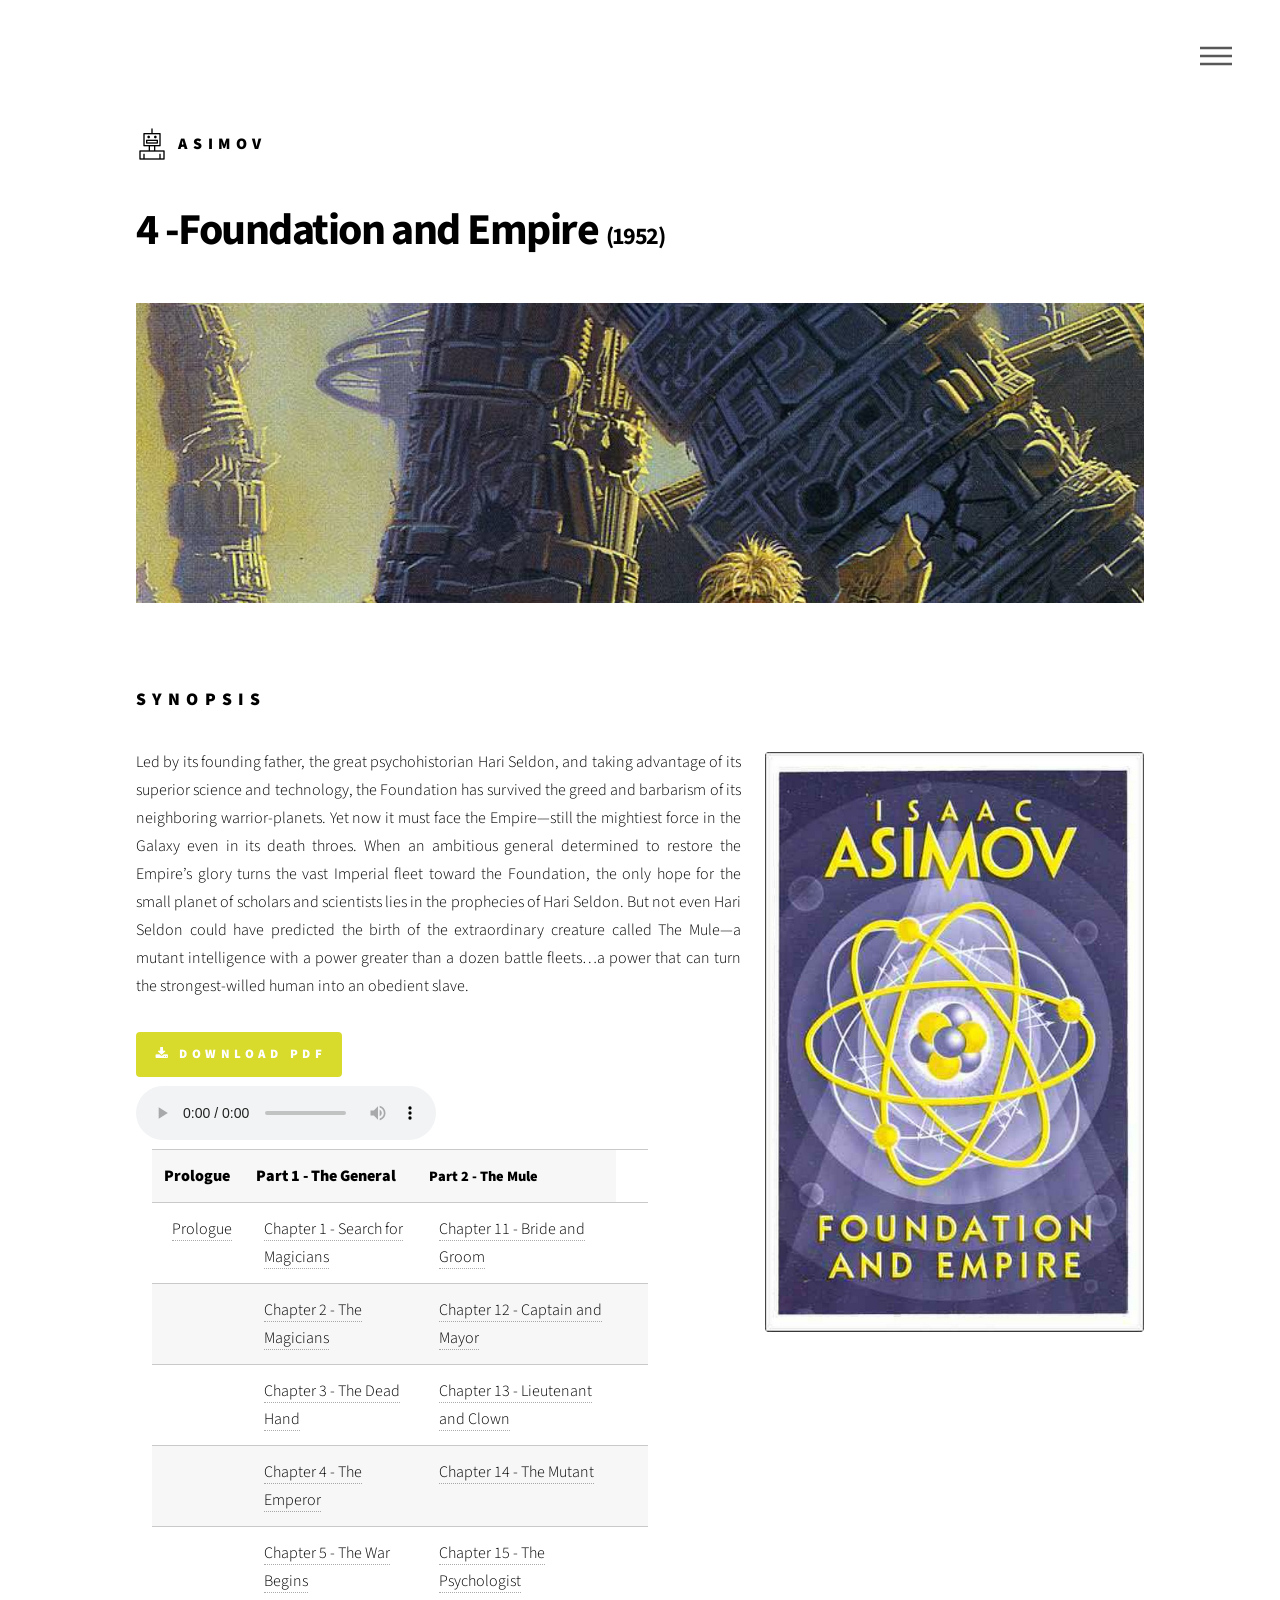
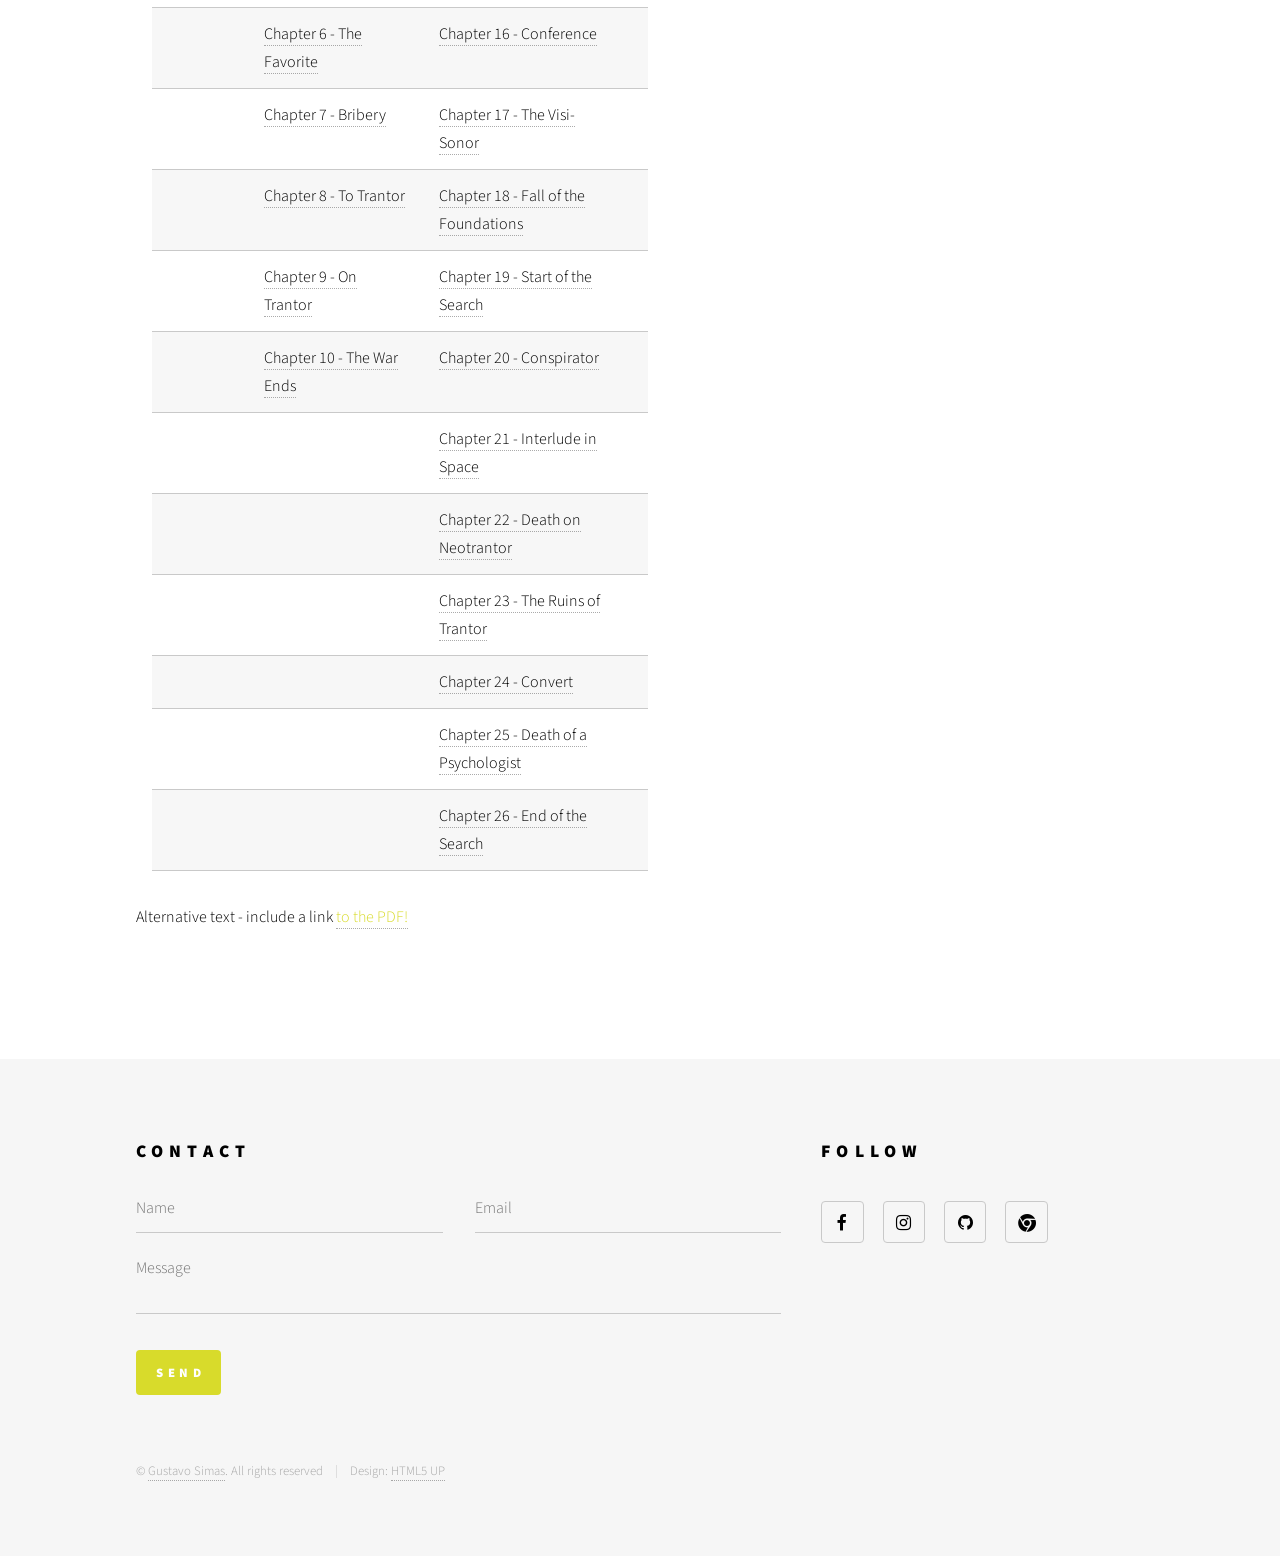
==== Books/Foundation_Empire/empire.html @ cc493871 "Foundation and Empire" ====
<!DOCTYPE HTML>
<!--
	Phantom by HTML5 UP
	html5up.net | @ajlkn
	Free for personal and commercial use under the CCA 3.0 license (html5up.net/license)
-->
<html>
<head>
	<title>Asimov</title>

	<link rel="shortcut icon" href="../../images/favicon.ico">


	<meta charset="utf-8" />
	<meta name="viewport" content="width=device-width, initial-scale=1" />
	<!--[if lte IE 8]><script src="assets/js/ie/html5shiv.js"></script><![endif]-->
	<link rel="stylesheet" href="../../assets/css/main.css" />
	<!--[if lte IE 9]><link rel="stylesheet" href="assets/css/ie9.css" /><![endif]-->
	<!--[if lte IE 8]><link rel="stylesheet" href="assets/css/ie8.css" /><![endif]-->

	<style>
	#playlist{
		list-style: none;
	}
	#playlist li a{
		color:black;
		text-decoration: none;
	}
	#playlist .current-song a{
		color:blue;
	}
</style>


</head>
<body>
	<!-- Wrapper -->
	<div id="wrapper">

		<!-- Header -->
		<header id="header">
			<div class="inner">

				<!-- Logo -->
				<a href="../../index.html" class="logo">
					<span class="symbol"><img src="../../images/roboticon.png" alt="" /></span><span class="title">Asimov</span>
				</a>

				<!-- Nav -->
				<nav>
					<ul>
						<li><a href="#menu">Menu</a></li>
					</ul>
				</nav>

			</div>
		</header>

		<!-- Menu -->
		<nav id="menu">
			<h2>Menu</h2>
			<ul>
				<li><a href="../../index.html">Home</a></li>
				<li><a href="../../info.html">Info</a></li>
			</ul>
		</nav>

		<!-- Main -->
		<div id="main">
			<div class="inner">
				<h1>4 -Foundation and Empire <font size="5px">(1952)</font></h1>

				<style>
				.parallax { 
					/* The image used */
					background-image: url("empirephoto.jpg");

					/* Set a specific height */
					height: 300px; 

					/* Create the parallax scrolling effect */
					background-attachment: fixed;
					background-position: center;
					background-repeat: no-repeat;
					background-size: cover;
				}
			</style>

			<!-- Container element -->
			<div class="parallax"></div>
			<br><br><br>

				<h2>Synopsis</h2>
				<p align="justify"><span class="image right"><a href="Foundation Trilogy.pdf" target="_blank"><img src="foundation_empire_cover.jpg" alt="" /></a></span>Led by its founding father, the great psychohistorian Hari Seldon, and taking advantage of its superior science and technology, the Foundation has survived the greed and barbarism of its neighboring warrior-planets. Yet now it must face the Empire—still the mightiest force in the Galaxy even in its death throes. When an ambitious general determined to restore the Empire’s glory turns the vast Imperial fleet toward the Foundation, the only hope for the small planet of scholars and scientists lies in the prophecies of Hari Seldon.

				But not even Hari Seldon could have predicted the birth of the extraordinary creature called The Mule—a mutant intelligence with a power greater than a dozen battle fleets…a power that can turn the strongest-willed human into an obedient slave.</p>


				<a href="Foundation Trilogy.pdf" target="_blank" class="button special icon fa-download">Download PDF</a>
				<br>
				<audio autostart="0" autoplay="false" type="audio/mpeg" src="" controls id="audioPlayer">
					Sorry, your browser doesn't support html5!
				</audio>
				<ul id="playlist">

					<li class="current-song"><a href=""></a></li>

					<table style="width:50%">

						<tr>
							<td><b>Prologue</b></th>
							<td><b>Part 1 - The General</b></th>
							<th><b>Part 2 - The Mule</b></th> 
						</tr>

						<tr>
							<td><li><a href="https://archive.org/download/IsaacAsimovAudioBookCollection/1952%20-%20Foundation%20%26%20Empire%20%28Brick%29%2064k%2009.34.38%20%7B268mb%7D/Foundation%20%26%20Empire%2000.mp3">Prologue</a></li></td>
							<td><li><a href="https://archive.org/download/IsaacAsimovAudioBookCollection/1952%20-%20Foundation%20%26%20Empire%20%28Brick%29%2064k%2009.34.38%20%7B268mb%7D/Foundation%20%26%20Empire%2001.mp3">Chapter 1 - Search for Magicians</a></li></td>
							<td><li><a href="https://archive.org/download/IsaacAsimovAudioBookCollection/1952%20-%20Foundation%20%26%20Empire%20%28Brick%29%2064k%2009.34.38%20%7B268mb%7D/Foundation%20%26%20Empire%2011.mp3">Chapter 11 - Bride and Groom</a></li></td>
						</tr>

						<tr>
							<td><li></li></td>
							<td><li><a href="https://archive.org/download/IsaacAsimovAudioBookCollection/1952%20-%20Foundation%20%26%20Empire%20%28Brick%29%2064k%2009.34.38%20%7B268mb%7D/Foundation%20%26%20Empire%2002.mp3">Chapter 2 - The Magicians</a></li></td>
							<td><li><a href="https://archive.org/download/IsaacAsimovAudioBookCollection/1952%20-%20Foundation%20%26%20Empire%20%28Brick%29%2064k%2009.34.38%20%7B268mb%7D/Foundation%20%26%20Empire%2012.mp3">Chapter 12 - Captain and Mayor</a></li></td>
							<td><li></li></td>
						</tr>

						<tr>
							<td><li></li></td>
							<td><li><a href="https://archive.org/download/IsaacAsimovAudioBookCollection/1952%20-%20Foundation%20%26%20Empire%20%28Brick%29%2064k%2009.34.38%20%7B268mb%7D/Foundation%20%26%20Empire%2003.mp3">Chapter 3 - The Dead Hand</a></li></td>
							<td><li><a href="https://archive.org/download/IsaacAsimovAudioBookCollection/1952%20-%20Foundation%20%26%20Empire%20%28Brick%29%2064k%2009.34.38%20%7B268mb%7D/Foundation%20%26%20Empire%2013.mp3">Chapter 13 - Lieutenant and Clown</a></li></td>
							<td><li></li></td>
						</tr>

						<tr>
							<td><li></li></td>
							<td><li><a href="https://ia800601.us.archive.org/25/items/IsaacAsimovAudioBookCollection/1952%20-%20Foundation%20%26%20Empire%20%28Brick%29%2064k%2009.34.38%20%7B268mb%7D/Foundation%20%26%20Empire%2004.mp3">Chapter 4 - The Emperor</a></li></td>
							<td><li><a href="https://archive.org/download/IsaacAsimovAudioBookCollection/1952%20-%20Foundation%20%26%20Empire%20%28Brick%29%2064k%2009.34.38%20%7B268mb%7D/Foundation%20%26%20Empire%2014.mp3">Chapter 14 - The Mutant</a></li></td>
							<td><li></li></td>
						</tr>

						<tr>
							<td><li></li></td>
							<td><li><a href="https://ia800601.us.archive.org/25/items/IsaacAsimovAudioBookCollection/1952%20-%20Foundation%20%26%20Empire%20%28Brick%29%2064k%2009.34.38%20%7B268mb%7D/Foundation%20%26%20Empire%2005.mp3">Chapter 5 - The War Begins</a></li></td>
							<td><li><a href="https://archive.org/download/IsaacAsimovAudioBookCollection/1952%20-%20Foundation%20%26%20Empire%20%28Brick%29%2064k%2009.34.38%20%7B268mb%7D/Foundation%20%26%20Empire%2015.mp3">Chapter 15 - The Psychologist</a></li></td>
							<td><li></li></td>
						</tr>

						<tr>
							<td><li></li></td>
							<td><li><a href="https://archive.org/download/IsaacAsimovAudioBookCollection/1952%20-%20Foundation%20%26%20Empire%20%28Brick%29%2064k%2009.34.38%20%7B268mb%7D/Foundation%20%26%20Empire%2006.mp3">Chapter 6 - The Favorite</a></li></td>
							<td><li><a href="https://archive.org/download/IsaacAsimovAudioBookCollection/1952%20-%20Foundation%20%26%20Empire%20%28Brick%29%2064k%2009.34.38%20%7B268mb%7D/Foundation%20%26%20Empire%2016.mp3">Chapter 16 - Conference</a></li></td>
							<td><li></li></td>
						</tr>

						<tr>
							<td><li></li></td>
							<td><li><a href="https://archive.org/download/IsaacAsimovAudioBookCollection/1952%20-%20Foundation%20%26%20Empire%20%28Brick%29%2064k%2009.34.38%20%7B268mb%7D/Foundation%20%26%20Empire%2007.mp3">Chapter 7 - Bribery</a></li></td>
							<td><li><a href="https://archive.org/download/IsaacAsimovAudioBookCollection/1952%20-%20Foundation%20%26%20Empire%20%28Brick%29%2064k%2009.34.38%20%7B268mb%7D/Foundation%20%26%20Empire%2017.mp3">Chapter 17 - The Visi-Sonor</a></li></td>
							<td><li></li></td>
						</tr>

						<tr>
							<td><li></li></td>
							<td><li><a href="https://ia800601.us.archive.org/25/items/IsaacAsimovAudioBookCollection/1952%20-%20Foundation%20%26%20Empire%20%28Brick%29%2064k%2009.34.38%20%7B268mb%7D/Foundation%20%26%20Empire%2008.mp3">Chapter 8 - To Trantor</a></li></td>
							<td><li><a href="https://archive.org/download/IsaacAsimovAudioBookCollection/1952%20-%20Foundation%20%26%20Empire%20%28Brick%29%2064k%2009.34.38%20%7B268mb%7D/Foundation%20%26%20Empire%2018.mp3">Chapter 18 - Fall of the Foundations</a></li></td>
							<td><li></li></td>
						</tr>

						<tr>
							<td><li></li></td>
							<td><li><a href="https://archive.org/download/IsaacAsimovAudioBookCollection/1952%20-%20Foundation%20%26%20Empire%20%28Brick%29%2064k%2009.34.38%20%7B268mb%7D/Foundation%20%26%20Empire%2009.mp3">Chapter 9 - On Trantor</a></li></td>
							<td><li><a href="https://archive.org/download/IsaacAsimovAudioBookCollection/1952%20-%20Foundation%20%26%20Empire%20%28Brick%29%2064k%2009.34.38%20%7B268mb%7D/Foundation%20%26%20Empire%2019.mp3">Chapter 19 - Start of the Search</a></li></td>
							<td><li></li></td>
						</tr>

						<tr>
							<td><li></li></td>
							<td><li><a href="https://archive.org/download/IsaacAsimovAudioBookCollection/1952%20-%20Foundation%20%26%20Empire%20%28Brick%29%2064k%2009.34.38%20%7B268mb%7D/Foundation%20%26%20Empire%2010.mp3">Chapter 10 - The War Ends</a></li></td>
							<td><li><a href="https://archive.org/download/IsaacAsimovAudioBookCollection/1952%20-%20Foundation%20%26%20Empire%20%28Brick%29%2064k%2009.34.38%20%7B268mb%7D/Foundation%20%26%20Empire%2020.mp3">Chapter 20 - Conspirator</a></li></td>
							<td><li></li></td>
						</tr>

						<tr>
							<td><li></li></td>
							<td><li></li></td>
							<td><li><a href="https://archive.org/download/IsaacAsimovAudioBookCollection/1952%20-%20Foundation%20%26%20Empire%20%28Brick%29%2064k%2009.34.38%20%7B268mb%7D/Foundation%20%26%20Empire%2021.mp3">Chapter 21 - Interlude in Space</a></li></td>
							<td><li></li></td>

						<tr>
							<td><li></li></td>
							<td><li></li></td>
							<td><li><a href="https://archive.org/download/IsaacAsimovAudioBookCollection/1952%20-%20Foundation%20%26%20Empire%20%28Brick%29%2064k%2009.34.38%20%7B268mb%7D/Foundation%20%26%20Empire%2022.mp3">Chapter 22 - Death on Neotrantor</a></li></td>
							<td><li></li></td>
						</tr>

						<tr>
							<td><li></li></td>
							<td><li></li></td>
							<td><li><a href="https://archive.org/download/IsaacAsimovAudioBookCollection/1952%20-%20Foundation%20%26%20Empire%20%28Brick%29%2064k%2009.34.38%20%7B268mb%7D/Foundation%20%26%20Empire%2023.mp3">Chapter 23 - The Ruins of Trantor</a></li></td>
							<td><li></li></td>
						</tr>

						<tr>
							<td><li></li></td>
							<td><li></li></td>
							<td><li><a href="https://archive.org/download/IsaacAsimovAudioBookCollection/1952%20-%20Foundation%20%26%20Empire%20%28Brick%29%2064k%2009.34.38%20%7B268mb%7D/Foundation%20%26%20Empire%2024.mp3">Chapter 24 - Convert</a></li></td>
							<td><li></li></td>

						<tr>
							<td><li></li></td>
							<td><li></li></td>
							<td><li><a href="https://archive.org/download/IsaacAsimovAudioBookCollection/1952%20-%20Foundation%20%26%20Empire%20%28Brick%29%2064k%2009.34.38%20%7B268mb%7D/Foundation%20%26%20Empire%2025.mp3">Chapter 25 - Death of a Psychologist</a></li></td>
							<td><li></li></td>
						</tr>

						<tr>
							<td><li></li></td>
							<td><li></li></td>
							<td><li><a href="https://archive.org/download/IsaacAsimovAudioBookCollection/1952%20-%20Foundation%20%26%20Empire%20%28Brick%29%2064k%2009.34.38%20%7B268mb%7D/Foundation%20%26%20Empire%2026.mp3">Chapter 26 - End of the Search</a></li></td>
							<td><li></li></td>
						</tr>

					</table>

				</ul>
				<script src="https://code.jquery.com/jquery-2.2.0.js"></script>
				<script src="../../assets/audioPlayer.js"></script>
				<script>
				        // loads the audio player
				        audioPlayer();
				    </script>

				    <object data="Foundation Trilogy.pdf" type="application/pdf" width="100%" height="900px">
				    	<p>Alternative text - include a link <a href="Foundation Trilogy.pdf">to the PDF!</a></p>
				    </object>

				</div>
			</div>

			<!-- Footer -->
			<footer id="footer">
				<div class="inner">
					<section>
						<h2>Contact</h2>
						<form action="https://formspree.io/gustavosimassilva@gmail.com" method="POST">
							<div class="field half first">
								<input type="text" name="Name" id="name" placeholder="Name" />
							</div>
							<div class="field half">
								<input type="email" name="Email" id="email" name="_replyto" placeholder="Email" />
							</div>
							<div class="field">
								<textarea name="Message" id="message" placeholder="Message"></textarea>
							</div>
							<ul class="actions">
								<li><input type="submit" value="Send" class="special" /></li>
							</ul>
						</form>
					</section>
					<section>
						<h2>Follow</h2>
						<ul class="icons">
							<li><a href="http://facebook.com/simasgs" target="_blank" class="icon style2 fa-facebook"><span class="label">Facebook</span></a></li>
							<li><a href="https:/instagram.com/tudoemsimas" target="_blank" class="icon style2 fa-instagram"><span class="label">Instagram</span></a></li>
							<li><a href="https://github.com/GSimas" target="_blank" class="icon style2 fa-github"><span class="label">GitHub</span></a></li>
							<li><a href="http://www.gsimas.github.io/" target="_blank" class="icon style2 fa-chrome"><span class="label">Phone</span></a></li>
						</ul>
					</section>
					<ul class="copyright">
						<li>&copy; <a target="_blank" href="http://gsimas.github.io">Gustavo Simas</a>. All rights reserved</li><li>Design: <a href="http://html5up.net">HTML5 UP</a></li>
					</ul>
				</div>
			</footer>

		</div>

		<!-- Scripts -->
		<script src="../../assets/js/jquery.min.js"></script>
		<script src="../../assets/js/skel.min.js"></script>
		<script src="../../assets/js/util.js"></script>
		<!--[if lte IE 8]><script src="assets/js/ie/respond.min.js"></script><![endif]-->
		<script src="../../assets/js/main.js"></script>

	</body>
	</html>
---- assets/css/main.css ----
@import url(font-awesome.min.css);
@import url("https://fonts.googleapis.com/css?family=Source+Sans+Pro:300,700,900");

/*
	Phantom by HTML5 UP
	html5up.net | @ajlkn
	Free for personal and commercial use under the CCA 3.0 license (html5up.net/license)
*/

/* Reset */

	html, body, div, span, applet, object, iframe, h1, h2, h3, h4, h5, h6, p, blockquote, pre, a, abbr, acronym, address, big, cite, code, del, dfn, em, img, ins, kbd, q, s, samp, small, strike, strong, sub, sup, tt, var, b, u, i, center, dl, dt, dd, ol, ul, li, fieldset, form, label, legend, table, caption, tbody, tfoot, thead, tr, th, td, article, aside, canvas, details, embed, figure, figcaption, footer, header, hgroup, menu, nav, output, ruby, section, summary, time, mark, audio, video {
		margin: 0;
		padding: 0;
		border: 0;
		font-size: 100%;
		font: inherit;
		vertical-align: baseline;
	}

	article, aside, details, figcaption, figure, footer, header, hgroup, menu, nav, section {
		display: block;
	}

	body {
		line-height: 1;
	}

	ol, ul {
		list-style: none;
	}

	blockquote, q {
		quotes: none;
	}

	blockquote:before, blockquote:after, q:before, q:after {
		content: '';
		content: none;
	}

	table {
		border-collapse: collapse;
		border-spacing: 0;
	}

	body {
		-webkit-text-size-adjust: none;
	}

/* Box Model */

	*, *:before, *:after {
		-moz-box-sizing: border-box;
		-webkit-box-sizing: border-box;
		box-sizing: border-box;
	}

/* Grid */

	.row {
		border-bottom: solid 1px transparent;
		-moz-box-sizing: border-box;
		-webkit-box-sizing: border-box;
		box-sizing: border-box;
	}

	.row > * {
		float: left;
		-moz-box-sizing: border-box;
		-webkit-box-sizing: border-box;
		box-sizing: border-box;
	}

	.row:after, .row:before {
		content: '';
		display: block;
		clear: both;
		height: 0;
	}

	.row.uniform > * > :first-child {
		margin-top: 0;
	}

	.row.uniform > * > :last-child {
		margin-bottom: 0;
	}

	.row.\30 \25 > * {
		padding: 0 0 0 0em;
	}

	.row.\30 \25 {
		margin: 0 0 -1px 0em;
	}

	.row.uniform.\30 \25 > * {
		padding: 0em 0 0 0em;
	}

	.row.uniform.\30 \25 {
		margin: 0em 0 -1px 0em;
	}

	.row > * {
		padding: 0 0 0 2em;
	}

	.row {
		margin: 0 0 -1px -2em;
	}

	.row.uniform > * {
		padding: 2em 0 0 2em;
	}

	.row.uniform {
		margin: -2em 0 -1px -2em;
	}

	.row.\32 00\25 > * {
		padding: 0 0 0 4em;
	}

	.row.\32 00\25 {
		margin: 0 0 -1px -4em;
	}

	.row.uniform.\32 00\25 > * {
		padding: 4em 0 0 4em;
	}

	.row.uniform.\32 00\25 {
		margin: -4em 0 -1px -4em;
	}

	.row.\31 50\25 > * {
		padding: 0 0 0 3em;
	}

	.row.\31 50\25 {
		margin: 0 0 -1px -3em;
	}

	.row.uniform.\31 50\25 > * {
		padding: 3em 0 0 3em;
	}

	.row.uniform.\31 50\25 {
		margin: -3em 0 -1px -3em;
	}

	.row.\35 0\25 > * {
		padding: 0 0 0 1em;
	}

	.row.\35 0\25 {
		margin: 0 0 -1px -1em;
	}

	.row.uniform.\35 0\25 > * {
		padding: 1em 0 0 1em;
	}

	.row.uniform.\35 0\25 {
		margin: -1em 0 -1px -1em;
	}

	.row.\32 5\25 > * {
		padding: 0 0 0 0.5em;
	}

	.row.\32 5\25 {
		margin: 0 0 -1px -0.5em;
	}

	.row.uniform.\32 5\25 > * {
		padding: 0.5em 0 0 0.5em;
	}

	.row.uniform.\32 5\25 {
		margin: -0.5em 0 -1px -0.5em;
	}

	.\31 2u, .\31 2u\24 {
		width: 100%;
		clear: none;
		margin-left: 0;
	}

	.\31 1u, .\31 1u\24 {
		width: 91.6666666667%;
		clear: none;
		margin-left: 0;
	}

	.\31 0u, .\31 0u\24 {
		width: 83.3333333333%;
		clear: none;
		margin-left: 0;
	}

	.\39 u, .\39 u\24 {
		width: 75%;
		clear: none;
		margin-left: 0;
	}

	.\38 u, .\38 u\24 {
		width: 66.6666666667%;
		clear: none;
		margin-left: 0;
	}

	.\37 u, .\37 u\24 {
		width: 58.3333333333%;
		clear: none;
		margin-left: 0;
	}

	.\36 u, .\36 u\24 {
		width: 50%;
		clear: none;
		margin-left: 0;
	}

	.\35 u, .\35 u\24 {
		width: 41.6666666667%;
		clear: none;
		margin-left: 0;
	}

	.\34 u, .\34 u\24 {
		width: 33.3333333333%;
		clear: none;
		margin-left: 0;
	}

	.\33 u, .\33 u\24 {
		width: 25%;
		clear: none;
		margin-left: 0;
	}

	.\32 u, .\32 u\24 {
		width: 16.6666666667%;
		clear: none;
		margin-left: 0;
	}

	.\31 u, .\31 u\24 {
		width: 8.3333333333%;
		clear: none;
		margin-left: 0;
	}

	.\31 2u\24 + *,
	.\31 1u\24 + *,
	.\31 0u\24 + *,
	.\39 u\24 + *,
	.\38 u\24 + *,
	.\37 u\24 + *,
	.\36 u\24 + *,
	.\35 u\24 + *,
	.\34 u\24 + *,
	.\33 u\24 + *,
	.\32 u\24 + *,
	.\31 u\24 + * {
		clear: left;
	}

	.\-11u {
		margin-left: 91.66667%;
	}

	.\-10u {
		margin-left: 83.33333%;
	}

	.\-9u {
		margin-left: 75%;
	}

	.\-8u {
		margin-left: 66.66667%;
	}

	.\-7u {
		margin-left: 58.33333%;
	}

	.\-6u {
		margin-left: 50%;
	}

	.\-5u {
		margin-left: 41.66667%;
	}

	.\-4u {
		margin-left: 33.33333%;
	}

	.\-3u {
		margin-left: 25%;
	}

	.\-2u {
		margin-left: 16.66667%;
	}

	.\-1u {
		margin-left: 8.33333%;
	}

	@media screen and (max-width: 1680px) {

		.row > * {
			padding: 0 0 0 2em;
		}

		.row {
			margin: 0 0 -1px -2em;
		}

		.row.uniform > * {
			padding: 2em 0 0 2em;
		}

		.row.uniform {
			margin: -2em 0 -1px -2em;
		}

		.row.\32 00\25 > * {
			padding: 0 0 0 4em;
		}

		.row.\32 00\25 {
			margin: 0 0 -1px -4em;
		}

		.row.uniform.\32 00\25 > * {
			padding: 4em 0 0 4em;
		}

		.row.uniform.\32 00\25 {
			margin: -4em 0 -1px -4em;
		}

		.row.\31 50\25 > * {
			padding: 0 0 0 3em;
		}

		.row.\31 50\25 {
			margin: 0 0 -1px -3em;
		}

		.row.uniform.\31 50\25 > * {
			padding: 3em 0 0 3em;
		}

		.row.uniform.\31 50\25 {
			margin: -3em 0 -1px -3em;
		}

		.row.\35 0\25 > * {
			padding: 0 0 0 1em;
		}

		.row.\35 0\25 {
			margin: 0 0 -1px -1em;
		}

		.row.uniform.\35 0\25 > * {
			padding: 1em 0 0 1em;
		}

		.row.uniform.\35 0\25 {
			margin: -1em 0 -1px -1em;
		}

		.row.\32 5\25 > * {
			padding: 0 0 0 0.5em;
		}

		.row.\32 5\25 {
			margin: 0 0 -1px -0.5em;
		}

		.row.uniform.\32 5\25 > * {
			padding: 0.5em 0 0 0.5em;
		}

		.row.uniform.\32 5\25 {
			margin: -0.5em 0 -1px -0.5em;
		}

		.\31 2u\28xlarge\29, .\31 2u\24\28xlarge\29 {
			width: 100%;
			clear: none;
			margin-left: 0;
		}

		.\31 1u\28xlarge\29, .\31 1u\24\28xlarge\29 {
			width: 91.6666666667%;
			clear: none;
			margin-left: 0;
		}

		.\31 0u\28xlarge\29, .\31 0u\24\28xlarge\29 {
			width: 83.3333333333%;
			clear: none;
			margin-left: 0;
		}

		.\39 u\28xlarge\29, .\39 u\24\28xlarge\29 {
			width: 75%;
			clear: none;
			margin-left: 0;
		}

		.\38 u\28xlarge\29, .\38 u\24\28xlarge\29 {
			width: 66.6666666667%;
			clear: none;
			margin-left: 0;
		}

		.\37 u\28xlarge\29, .\37 u\24\28xlarge\29 {
			width: 58.3333333333%;
			clear: none;
			margin-left: 0;
		}

		.\36 u\28xlarge\29, .\36 u\24\28xlarge\29 {
			width: 50%;
			clear: none;
			margin-left: 0;
		}

		.\35 u\28xlarge\29, .\35 u\24\28xlarge\29 {
			width: 41.6666666667%;
			clear: none;
			margin-left: 0;
		}

		.\34 u\28xlarge\29, .\34 u\24\28xlarge\29 {
			width: 33.3333333333%;
			clear: none;
			margin-left: 0;
		}

		.\33 u\28xlarge\29, .\33 u\24\28xlarge\29 {
			width: 25%;
			clear: none;
			margin-left: 0;
		}

		.\32 u\28xlarge\29, .\32 u\24\28xlarge\29 {
			width: 16.6666666667%;
			clear: none;
			margin-left: 0;
		}

		.\31 u\28xlarge\29, .\31 u\24\28xlarge\29 {
			width: 8.3333333333%;
			clear: none;
			margin-left: 0;
		}

		.\31 2u\24\28xlarge\29 + *,
		.\31 1u\24\28xlarge\29 + *,
		.\31 0u\24\28xlarge\29 + *,
		.\39 u\24\28xlarge\29 + *,
		.\38 u\24\28xlarge\29 + *,
		.\37 u\24\28xlarge\29 + *,
		.\36 u\24\28xlarge\29 + *,
		.\35 u\24\28xlarge\29 + *,
		.\34 u\24\28xlarge\29 + *,
		.\33 u\24\28xlarge\29 + *,
		.\32 u\24\28xlarge\29 + *,
		.\31 u\24\28xlarge\29 + * {
			clear: left;
		}

		.\-11u\28xlarge\29 {
			margin-left: 91.66667%;
		}

		.\-10u\28xlarge\29 {
			margin-left: 83.33333%;
		}

		.\-9u\28xlarge\29 {
			margin-left: 75%;
		}

		.\-8u\28xlarge\29 {
			margin-left: 66.66667%;
		}

		.\-7u\28xlarge\29 {
			margin-left: 58.33333%;
		}

		.\-6u\28xlarge\29 {
			margin-left: 50%;
		}

		.\-5u\28xlarge\29 {
			margin-left: 41.66667%;
		}

		.\-4u\28xlarge\29 {
			margin-left: 33.33333%;
		}

		.\-3u\28xlarge\29 {
			margin-left: 25%;
		}

		.\-2u\28xlarge\29 {
			margin-left: 16.66667%;
		}

		.\-1u\28xlarge\29 {
			margin-left: 8.33333%;
		}

	}

	@media screen and (max-width: 1280px) {

		.row > * {
			padding: 0 0 0 2em;
		}

		.row {
			margin: 0 0 -1px -2em;
		}

		.row.uniform > * {
			padding: 2em 0 0 2em;
		}

		.row.uniform {
			margin: -2em 0 -1px -2em;
		}

		.row.\32 00\25 > * {
			padding: 0 0 0 4em;
		}

		.row.\32 00\25 {
			margin: 0 0 -1px -4em;
		}

		.row.uniform.\32 00\25 > * {
			padding: 4em 0 0 4em;
		}

		.row.uniform.\32 00\25 {
			margin: -4em 0 -1px -4em;
		}

		.row.\31 50\25 > * {
			padding: 0 0 0 3em;
		}

		.row.\31 50\25 {
			margin: 0 0 -1px -3em;
		}

		.row.uniform.\31 50\25 > * {
			padding: 3em 0 0 3em;
		}

		.row.uniform.\31 50\25 {
			margin: -3em 0 -1px -3em;
		}

		.row.\35 0\25 > * {
			padding: 0 0 0 1em;
		}

		.row.\35 0\25 {
			margin: 0 0 -1px -1em;
		}

		.row.uniform.\35 0\25 > * {
			padding: 1em 0 0 1em;
		}

		.row.uniform.\35 0\25 {
			margin: -1em 0 -1px -1em;
		}

		.row.\32 5\25 > * {
			padding: 0 0 0 0.5em;
		}

		.row.\32 5\25 {
			margin: 0 0 -1px -0.5em;
		}

		.row.uniform.\32 5\25 > * {
			padding: 0.5em 0 0 0.5em;
		}

		.row.uniform.\32 5\25 {
			margin: -0.5em 0 -1px -0.5em;
		}

		.\31 2u\28large\29, .\31 2u\24\28large\29 {
			width: 100%;
			clear: none;
			margin-left: 0;
		}

		.\31 1u\28large\29, .\31 1u\24\28large\29 {
			width: 91.6666666667%;
			clear: none;
			margin-left: 0;
		}

		.\31 0u\28large\29, .\31 0u\24\28large\29 {
			width: 83.3333333333%;
			clear: none;
			margin-left: 0;
		}

		.\39 u\28large\29, .\39 u\24\28large\29 {
			width: 75%;
			clear: none;
			margin-left: 0;
		}

		.\38 u\28large\29, .\38 u\24\28large\29 {
			width: 66.6666666667%;
			clear: none;
			margin-left: 0;
		}

		.\37 u\28large\29, .\37 u\24\28large\29 {
			width: 58.3333333333%;
			clear: none;
			margin-left: 0;
		}

		.\36 u\28large\29, .\36 u\24\28large\29 {
			width: 50%;
			clear: none;
			margin-left: 0;
		}

		.\35 u\28large\29, .\35 u\24\28large\29 {
			width: 41.6666666667%;
			clear: none;
			margin-left: 0;
		}

		.\34 u\28large\29, .\34 u\24\28large\29 {
			width: 33.3333333333%;
			clear: none;
			margin-left: 0;
		}

		.\33 u\28large\29, .\33 u\24\28large\29 {
			width: 25%;
			clear: none;
			margin-left: 0;
		}

		.\32 u\28large\29, .\32 u\24\28large\29 {
			width: 16.6666666667%;
			clear: none;
			margin-left: 0;
		}

		.\31 u\28large\29, .\31 u\24\28large\29 {
			width: 8.3333333333%;
			clear: none;
			margin-left: 0;
		}

		.\31 2u\24\28large\29 + *,
		.\31 1u\24\28large\29 + *,
		.\31 0u\24\28large\29 + *,
		.\39 u\24\28large\29 + *,
		.\38 u\24\28large\29 + *,
		.\37 u\24\28large\29 + *,
		.\36 u\24\28large\29 + *,
		.\35 u\24\28large\29 + *,
		.\34 u\24\28large\29 + *,
		.\33 u\24\28large\29 + *,
		.\32 u\24\28large\29 + *,
		.\31 u\24\28large\29 + * {
			clear: left;
		}

		.\-11u\28large\29 {
			margin-left: 91.66667%;
		}

		.\-10u\28large\29 {
			margin-left: 83.33333%;
		}

		.\-9u\28large\29 {
			margin-left: 75%;
		}

		.\-8u\28large\29 {
			margin-left: 66.66667%;
		}

		.\-7u\28large\29 {
			margin-left: 58.33333%;
		}

		.\-6u\28large\29 {
			margin-left: 50%;
		}

		.\-5u\28large\29 {
			margin-left: 41.66667%;
		}

		.\-4u\28large\29 {
			margin-left: 33.33333%;
		}

		.\-3u\28large\29 {
			margin-left: 25%;
		}

		.\-2u\28large\29 {
			margin-left: 16.66667%;
		}

		.\-1u\28large\29 {
			margin-left: 8.33333%;
		}

	}

	@media screen and (max-width: 980px) {

		.row > * {
			padding: 0 0 0 1.5em;
		}

		.row {
			margin: 0 0 -1px -1.5em;
		}

		.row.uniform > * {
			padding: 1.5em 0 0 1.5em;
		}

		.row.uniform {
			margin: -1.5em 0 -1px -1.5em;
		}

		.row.\32 00\25 > * {
			padding: 0 0 0 3em;
		}

		.row.\32 00\25 {
			margin: 0 0 -1px -3em;
		}

		.row.uniform.\32 00\25 > * {
			padding: 3em 0 0 3em;
		}

		.row.uniform.\32 00\25 {
			margin: -3em 0 -1px -3em;
		}

		.row.\31 50\25 > * {
			padding: 0 0 0 2.25em;
		}

		.row.\31 50\25 {
			margin: 0 0 -1px -2.25em;
		}

		.row.uniform.\31 50\25 > * {
			padding: 2.25em 0 0 2.25em;
		}

		.row.uniform.\31 50\25 {
			margin: -2.25em 0 -1px -2.25em;
		}

		.row.\35 0\25 > * {
			padding: 0 0 0 0.75em;
		}

		.row.\35 0\25 {
			margin: 0 0 -1px -0.75em;
		}

		.row.uniform.\35 0\25 > * {
			padding: 0.75em 0 0 0.75em;
		}

		.row.uniform.\35 0\25 {
			margin: -0.75em 0 -1px -0.75em;
		}

		.row.\32 5\25 > * {
			padding: 0 0 0 0.375em;
		}

		.row.\32 5\25 {
			margin: 0 0 -1px -0.375em;
		}

		.row.uniform.\32 5\25 > * {
			padding: 0.375em 0 0 0.375em;
		}

		.row.uniform.\32 5\25 {
			margin: -0.375em 0 -1px -0.375em;
		}

		.\31 2u\28medium\29, .\31 2u\24\28medium\29 {
			width: 100%;
			clear: none;
			margin-left: 0;
		}

		.\31 1u\28medium\29, .\31 1u\24\28medium\29 {
			width: 91.6666666667%;
			clear: none;
			margin-left: 0;
		}

		.\31 0u\28medium\29, .\31 0u\24\28medium\29 {
			width: 83.3333333333%;
			clear: none;
			margin-left: 0;
		}

		.\39 u\28medium\29, .\39 u\24\28medium\29 {
			width: 75%;
			clear: none;
			margin-left: 0;
		}

		.\38 u\28medium\29, .\38 u\24\28medium\29 {
			width: 66.6666666667%;
			clear: none;
			margin-left: 0;
		}

		.\37 u\28medium\29, .\37 u\24\28medium\29 {
			width: 58.3333333333%;
			clear: none;
			margin-left: 0;
		}

		.\36 u\28medium\29, .\36 u\24\28medium\29 {
			width: 50%;
			clear: none;
			margin-left: 0;
		}

		.\35 u\28medium\29, .\35 u\24\28medium\29 {
			width: 41.6666666667%;
			clear: none;
			margin-left: 0;
		}

		.\34 u\28medium\29, .\34 u\24\28medium\29 {
			width: 33.3333333333%;
			clear: none;
			margin-left: 0;
		}

		.\33 u\28medium\29, .\33 u\24\28medium\29 {
			width: 25%;
			clear: none;
			margin-left: 0;
		}

		.\32 u\28medium\29, .\32 u\24\28medium\29 {
			width: 16.6666666667%;
			clear: none;
			margin-left: 0;
		}

		.\31 u\28medium\29, .\31 u\24\28medium\29 {
			width: 8.3333333333%;
			clear: none;
			margin-left: 0;
		}

		.\31 2u\24\28medium\29 + *,
		.\31 1u\24\28medium\29 + *,
		.\31 0u\24\28medium\29 + *,
		.\39 u\24\28medium\29 + *,
		.\38 u\24\28medium\29 + *,
		.\37 u\24\28medium\29 + *,
		.\36 u\24\28medium\29 + *,
		.\35 u\24\28medium\29 + *,
		.\34 u\24\28medium\29 + *,
		.\33 u\24\28medium\29 + *,
		.\32 u\24\28medium\29 + *,
		.\31 u\24\28medium\29 + * {
			clear: left;
		}

		.\-11u\28medium\29 {
			margin-left: 91.66667%;
		}

		.\-10u\28medium\29 {
			margin-left: 83.33333%;
		}

		.\-9u\28medium\29 {
			margin-left: 75%;
		}

		.\-8u\28medium\29 {
			margin-left: 66.66667%;
		}

		.\-7u\28medium\29 {
			margin-left: 58.33333%;
		}

		.\-6u\28medium\29 {
			margin-left: 50%;
		}

		.\-5u\28medium\29 {
			margin-left: 41.66667%;
		}

		.\-4u\28medium\29 {
			margin-left: 33.33333%;
		}

		.\-3u\28medium\29 {
			margin-left: 25%;
		}

		.\-2u\28medium\29 {
			margin-left: 16.66667%;
		}

		.\-1u\28medium\29 {
			margin-left: 8.33333%;
		}

	}

	@media screen and (max-width: 736px) {

		.row > * {
			padding: 0 0 0 1em;
		}

		.row {
			margin: 0 0 -1px -1em;
		}

		.row.uniform > * {
			padding: 1em 0 0 1em;
		}

		.row.uniform {
			margin: -1em 0 -1px -1em;
		}

		.row.\32 00\25 > * {
			padding: 0 0 0 2em;
		}

		.row.\32 00\25 {
			margin: 0 0 -1px -2em;
		}

		.row.uniform.\32 00\25 > * {
			padding: 2em 0 0 2em;
		}

		.row.uniform.\32 00\25 {
			margin: -2em 0 -1px -2em;
		}

		.row.\31 50\25 > * {
			padding: 0 0 0 1.5em;
		}

		.row.\31 50\25 {
			margin: 0 0 -1px -1.5em;
		}

		.row.uniform.\31 50\25 > * {
			padding: 1.5em 0 0 1.5em;
		}

		.row.uniform.\31 50\25 {
			margin: -1.5em 0 -1px -1.5em;
		}

		.row.\35 0\25 > * {
			padding: 0 0 0 0.5em;
		}

		.row.\35 0\25 {
			margin: 0 0 -1px -0.5em;
		}

		.row.uniform.\35 0\25 > * {
			padding: 0.5em 0 0 0.5em;
		}

		.row.uniform.\35 0\25 {
			margin: -0.5em 0 -1px -0.5em;
		}

		.row.\32 5\25 > * {
			padding: 0 0 0 0.25em;
		}

		.row.\32 5\25 {
			margin: 0 0 -1px -0.25em;
		}

		.row.uniform.\32 5\25 > * {
			padding: 0.25em 0 0 0.25em;
		}

		.row.uniform.\32 5\25 {
			margin: -0.25em 0 -1px -0.25em;
		}

		.\31 2u\28small\29, .\31 2u\24\28small\29 {
			width: 100%;
			clear: none;
			margin-left: 0;
		}

		.\31 1u\28small\29, .\31 1u\24\28small\29 {
			width: 91.6666666667%;
			clear: none;
			margin-left: 0;
		}

		.\31 0u\28small\29, .\31 0u\24\28small\29 {
			width: 83.3333333333%;
			clear: none;
			margin-left: 0;
		}

		.\39 u\28small\29, .\39 u\24\28small\29 {
			width: 75%;
			clear: none;
			margin-left: 0;
		}

		.\38 u\28small\29, .\38 u\24\28small\29 {
			width: 66.6666666667%;
			clear: none;
			margin-left: 0;
		}

		.\37 u\28small\29, .\37 u\24\28small\29 {
			width: 58.3333333333%;
			clear: none;
			margin-left: 0;
		}

		.\36 u\28small\29, .\36 u\24\28small\29 {
			width: 50%;
			clear: none;
			margin-left: 0;
		}

		.\35 u\28small\29, .\35 u\24\28small\29 {
			width: 41.6666666667%;
			clear: none;
			margin-left: 0;
		}

		.\34 u\28small\29, .\34 u\24\28small\29 {
			width: 33.3333333333%;
			clear: none;
			margin-left: 0;
		}

		.\33 u\28small\29, .\33 u\24\28small\29 {
			width: 25%;
			clear: none;
			margin-left: 0;
		}

		.\32 u\28small\29, .\32 u\24\28small\29 {
			width: 16.6666666667%;
			clear: none;
			margin-left: 0;
		}

		.\31 u\28small\29, .\31 u\24\28small\29 {
			width: 8.3333333333%;
			clear: none;
			margin-left: 0;
		}

		.\31 2u\24\28small\29 + *,
		.\31 1u\24\28small\29 + *,
		.\31 0u\24\28small\29 + *,
		.\39 u\24\28small\29 + *,
		.\38 u\24\28small\29 + *,
		.\37 u\24\28small\29 + *,
		.\36 u\24\28small\29 + *,
		.\35 u\24\28small\29 + *,
		.\34 u\24\28small\29 + *,
		.\33 u\24\28small\29 + *,
		.\32 u\24\28small\29 + *,
		.\31 u\24\28small\29 + * {
			clear: left;
		}

		.\-11u\28small\29 {
			margin-left: 91.66667%;
		}

		.\-10u\28small\29 {
			margin-left: 83.33333%;
		}

		.\-9u\28small\29 {
			margin-left: 75%;
		}

		.\-8u\28small\29 {
			margin-left: 66.66667%;
		}

		.\-7u\28small\29 {
			margin-left: 58.33333%;
		}

		.\-6u\28small\29 {
			margin-left: 50%;
		}

		.\-5u\28small\29 {
			margin-left: 41.66667%;
		}

		.\-4u\28small\29 {
			margin-left: 33.33333%;
		}

		.\-3u\28small\29 {
			margin-left: 25%;
		}

		.\-2u\28small\29 {
			margin-left: 16.66667%;
		}

		.\-1u\28small\29 {
			margin-left: 8.33333%;
		}

	}

	@media screen and (max-width: 480px) {

		.row > * {
			padding: 0 0 0 1em;
		}

		.row {
			margin: 0 0 -1px -1em;
		}

		.row.uniform > * {
			padding: 1em 0 0 1em;
		}

		.row.uniform {
			margin: -1em 0 -1px -1em;
		}

		.row.\32 00\25 > * {
			padding: 0 0 0 2em;
		}

		.row.\32 00\25 {
			margin: 0 0 -1px -2em;
		}

		.row.uniform.\32 00\25 > * {
			padding: 2em 0 0 2em;
		}

		.row.uniform.\32 00\25 {
			margin: -2em 0 -1px -2em;
		}

		.row.\31 50\25 > * {
			padding: 0 0 0 1.5em;
		}

		.row.\31 50\25 {
			margin: 0 0 -1px -1.5em;
		}

		.row.uniform.\31 50\25 > * {
			padding: 1.5em 0 0 1.5em;
		}

		.row.uniform.\31 50\25 {
			margin: -1.5em 0 -1px -1.5em;
		}

		.row.\35 0\25 > * {
			padding: 0 0 0 0.5em;
		}

		.row.\35 0\25 {
			margin: 0 0 -1px -0.5em;
		}

		.row.uniform.\35 0\25 > * {
			padding: 0.5em 0 0 0.5em;
		}

		.row.uniform.\35 0\25 {
			margin: -0.5em 0 -1px -0.5em;
		}

		.row.\32 5\25 > * {
			padding: 0 0 0 0.25em;
		}

		.row.\32 5\25 {
			margin: 0 0 -1px -0.25em;
		}

		.row.uniform.\32 5\25 > * {
			padding: 0.25em 0 0 0.25em;
		}

		.row.uniform.\32 5\25 {
			margin: -0.25em 0 -1px -0.25em;
		}

		.\31 2u\28xsmall\29, .\31 2u\24\28xsmall\29 {
			width: 100%;
			clear: none;
			margin-left: 0;
		}

		.\31 1u\28xsmall\29, .\31 1u\24\28xsmall\29 {
			width: 91.6666666667%;
			clear: none;
			margin-left: 0;
		}

		.\31 0u\28xsmall\29, .\31 0u\24\28xsmall\29 {
			width: 83.3333333333%;
			clear: none;
			margin-left: 0;
		}

		.\39 u\28xsmall\29, .\39 u\24\28xsmall\29 {
			width: 75%;
			clear: none;
			margin-left: 0;
		}

		.\38 u\28xsmall\29, .\38 u\24\28xsmall\29 {
			width: 66.6666666667%;
			clear: none;
			margin-left: 0;
		}

		.\37 u\28xsmall\29, .\37 u\24\28xsmall\29 {
			width: 58.3333333333%;
			clear: none;
			margin-left: 0;
		}

		.\36 u\28xsmall\29, .\36 u\24\28xsmall\29 {
			width: 50%;
			clear: none;
			margin-left: 0;
		}

		.\35 u\28xsmall\29, .\35 u\24\28xsmall\29 {
			width: 41.6666666667%;
			clear: none;
			margin-left: 0;
		}

		.\34 u\28xsmall\29, .\34 u\24\28xsmall\29 {
			width: 33.3333333333%;
			clear: none;
			margin-left: 0;
		}

		.\33 u\28xsmall\29, .\33 u\24\28xsmall\29 {
			width: 25%;
			clear: none;
			margin-left: 0;
		}

		.\32 u\28xsmall\29, .\32 u\24\28xsmall\29 {
			width: 16.6666666667%;
			clear: none;
			margin-left: 0;
		}

		.\31 u\28xsmall\29, .\31 u\24\28xsmall\29 {
			width: 8.3333333333%;
			clear: none;
			margin-left: 0;
		}

		.\31 2u\24\28xsmall\29 + *,
		.\31 1u\24\28xsmall\29 + *,
		.\31 0u\24\28xsmall\29 + *,
		.\39 u\24\28xsmall\29 + *,
		.\38 u\24\28xsmall\29 + *,
		.\37 u\24\28xsmall\29 + *,
		.\36 u\24\28xsmall\29 + *,
		.\35 u\24\28xsmall\29 + *,
		.\34 u\24\28xsmall\29 + *,
		.\33 u\24\28xsmall\29 + *,
		.\32 u\24\28xsmall\29 + *,
		.\31 u\24\28xsmall\29 + * {
			clear: left;
		}

		.\-11u\28xsmall\29 {
			margin-left: 91.66667%;
		}

		.\-10u\28xsmall\29 {
			margin-left: 83.33333%;
		}

		.\-9u\28xsmall\29 {
			margin-left: 75%;
		}

		.\-8u\28xsmall\29 {
			margin-left: 66.66667%;
		}

		.\-7u\28xsmall\29 {
			margin-left: 58.33333%;
		}

		.\-6u\28xsmall\29 {
			margin-left: 50%;
		}

		.\-5u\28xsmall\29 {
			margin-left: 41.66667%;
		}

		.\-4u\28xsmall\29 {
			margin-left: 33.33333%;
		}

		.\-3u\28xsmall\29 {
			margin-left: 25%;
		}

		.\-2u\28xsmall\29 {
			margin-left: 16.66667%;
		}

		.\-1u\28xsmall\29 {
			margin-left: 8.33333%;
		}

	}

	@media screen and (max-width: 360px) {

		.row > * {
			padding: 0 0 0 1em;
		}

		.row {
			margin: 0 0 -1px -1em;
		}

		.row.uniform > * {
			padding: 1em 0 0 1em;
		}

		.row.uniform {
			margin: -1em 0 -1px -1em;
		}

		.row.\32 00\25 > * {
			padding: 0 0 0 2em;
		}

		.row.\32 00\25 {
			margin: 0 0 -1px -2em;
		}

		.row.uniform.\32 00\25 > * {
			padding: 2em 0 0 2em;
		}

		.row.uniform.\32 00\25 {
			margin: -2em 0 -1px -2em;
		}

		.row.\31 50\25 > * {
			padding: 0 0 0 1.5em;
		}

		.row.\31 50\25 {
			margin: 0 0 -1px -1.5em;
		}

		.row.uniform.\31 50\25 > * {
			padding: 1.5em 0 0 1.5em;
		}

		.row.uniform.\31 50\25 {
			margin: -1.5em 0 -1px -1.5em;
		}

		.row.\35 0\25 > * {
			padding: 0 0 0 0.5em;
		}

		.row.\35 0\25 {
			margin: 0 0 -1px -0.5em;
		}

		.row.uniform.\35 0\25 > * {
			padding: 0.5em 0 0 0.5em;
		}

		.row.uniform.\35 0\25 {
			margin: -0.5em 0 -1px -0.5em;
		}

		.row.\32 5\25 > * {
			padding: 0 0 0 0.25em;
		}

		.row.\32 5\25 {
			margin: 0 0 -1px -0.25em;
		}

		.row.uniform.\32 5\25 > * {
			padding: 0.25em 0 0 0.25em;
		}

		.row.uniform.\32 5\25 {
			margin: -0.25em 0 -1px -0.25em;
		}

		.\31 2u\28xxsmall\29, .\31 2u\24\28xxsmall\29 {
			width: 100%;
			clear: none;
			margin-left: 0;
		}

		.\31 1u\28xxsmall\29, .\31 1u\24\28xxsmall\29 {
			width: 91.6666666667%;
			clear: none;
			margin-left: 0;
		}

		.\31 0u\28xxsmall\29, .\31 0u\24\28xxsmall\29 {
			width: 83.3333333333%;
			clear: none;
			margin-left: 0;
		}

		.\39 u\28xxsmall\29, .\39 u\24\28xxsmall\29 {
			width: 75%;
			clear: none;
			margin-left: 0;
		}

		.\38 u\28xxsmall\29, .\38 u\24\28xxsmall\29 {
			width: 66.6666666667%;
			clear: none;
			margin-left: 0;
		}

		.\37 u\28xxsmall\29, .\37 u\24\28xxsmall\29 {
			width: 58.3333333333%;
			clear: none;
			margin-left: 0;
		}

		.\36 u\28xxsmall\29, .\36 u\24\28xxsmall\29 {
			width: 50%;
			clear: none;
			margin-left: 0;
		}

		.\35 u\28xxsmall\29, .\35 u\24\28xxsmall\29 {
			width: 41.6666666667%;
			clear: none;
			margin-left: 0;
		}

		.\34 u\28xxsmall\29, .\34 u\24\28xxsmall\29 {
			width: 33.3333333333%;
			clear: none;
			margin-left: 0;
		}

		.\33 u\28xxsmall\29, .\33 u\24\28xxsmall\29 {
			width: 25%;
			clear: none;
			margin-left: 0;
		}

		.\32 u\28xxsmall\29, .\32 u\24\28xxsmall\29 {
			width: 16.6666666667%;
			clear: none;
			margin-left: 0;
		}

		.\31 u\28xxsmall\29, .\31 u\24\28xxsmall\29 {
			width: 8.3333333333%;
			clear: none;
			margin-left: 0;
		}

		.\31 2u\24\28xxsmall\29 + *,
		.\31 1u\24\28xxsmall\29 + *,
		.\31 0u\24\28xxsmall\29 + *,
		.\39 u\24\28xxsmall\29 + *,
		.\38 u\24\28xxsmall\29 + *,
		.\37 u\24\28xxsmall\29 + *,
		.\36 u\24\28xxsmall\29 + *,
		.\35 u\24\28xxsmall\29 + *,
		.\34 u\24\28xxsmall\29 + *,
		.\33 u\24\28xxsmall\29 + *,
		.\32 u\24\28xxsmall\29 + *,
		.\31 u\24\28xxsmall\29 + * {
			clear: left;
		}

		.\-11u\28xxsmall\29 {
			margin-left: 91.66667%;
		}

		.\-10u\28xxsmall\29 {
			margin-left: 83.33333%;
		}

		.\-9u\28xxsmall\29 {
			margin-left: 75%;
		}

		.\-8u\28xxsmall\29 {
			margin-left: 66.66667%;
		}

		.\-7u\28xxsmall\29 {
			margin-left: 58.33333%;
		}

		.\-6u\28xxsmall\29 {
			margin-left: 50%;
		}

		.\-5u\28xxsmall\29 {
			margin-left: 41.66667%;
		}

		.\-4u\28xxsmall\29 {
			margin-left: 33.33333%;
		}

		.\-3u\28xxsmall\29 {
			margin-left: 25%;
		}

		.\-2u\28xxsmall\29 {
			margin-left: 16.66667%;
		}

		.\-1u\28xxsmall\29 {
			margin-left: 8.33333%;
		}

	}

/* Basic */

	@-ms-viewport {
		width: device-width;
	}

	body {
		-ms-overflow-style: scrollbar;
	}

	@media screen and (max-width: 480px) {

		html, body {
			min-width: 320px;
		}

	}

	body {
		background: #ffffff;
	}

		body.is-loading *, body.is-loading *:before, body.is-loading *:after {
			-moz-animation: none !important;
			-webkit-animation: none !important;
			-ms-animation: none !important;
			animation: none !important;
			-moz-transition: none !important;
			-webkit-transition: none !important;
			-ms-transition: none !important;
			transition: none !important;
		}

/* Type */

	body, input, select, textarea {
		color: #000000;
		font-family: "Source Sans Pro", Helvetica, sans-serif;
		font-size: 16pt;
		font-weight: 300;
		line-height: 1.75;
	}

		@media screen and (max-width: 1680px) {

			body, input, select, textarea {
				font-size: 14pt;
			}

		}

		@media screen and (max-width: 1280px) {

			body, input, select, textarea {
				font-size: 12pt;
			}

		}

	a {
		-moz-transition: border-bottom-color 0.2s ease, color 0.2s ease;
		-webkit-transition: border-bottom-color 0.2s ease, color 0.2s ease;
		-ms-transition: border-bottom-color 0.2s ease, color 0.2s ease;
		transition: border-bottom-color 0.2s ease, color 0.2s ease;
		text-decoration: none;
		color: #d8db2b;
		border-bottom: dotted 1px rgba(88, 88, 88, 0.5);
	}

		a:hover {
			border-bottom-color: transparent;
			color: #f2849e !important;
		}

	strong, b {
		font-weight: 900;
	}

	em, i {
		font-style: italic;
	}

	p {
		margin: 0 0 2em 0;
	}

	h1 {
		font-size: 2.75em;
		font-weight: 700;
		line-height: 1.3;
		margin: 0 0 1em 0;
		letter-spacing: -0.035em;
	}

		h1 a {
			color: inherit;
		}

		@media screen and (max-width: 736px) {

			h1 {
				font-size: 2em;
				margin: 0 0 1em 0;
			}

		}

		@media screen and (max-width: 360px) {

			h1 {
				font-size: 1.75em;
			}

		}

	h2, h3, h4, h5, h6 {
		font-weight: 900;
		line-height: 1.5;
		margin: 0 0 2em 0;
		text-transform: uppercase;
		letter-spacing: 0.35em;
	}

		h2 a, h3 a, h4 a, h5 a, h6 a {
			color: inherit;
		}

	h2 {
		font-size: 1.1em;
	}

	h3 {
		font-size: 1em;
	}

	h4 {
		font-size: 0.8em;
	}

	h5 {
		font-size: 0.8em;
	}

	h6 {
		font-size: 0.8em;
	}

	@media screen and (max-width: 980px) {

		h1 br, h2 br, h3 br, h4 br, h5 br, h6 br {
			display: none;
		}

	}

	@media screen and (max-width: 736px) {

		h2 {
			font-size: 1em;
		}

		h3 {
			font-size: 0.8em;
		}

	}

	sub {
		font-size: 0.8em;
		position: relative;
		top: 0.5em;
	}

	sup {
		font-size: 0.8em;
		position: relative;
		top: -0.5em;
	}

	blockquote {
		border-left: solid 4px #c9c9c9;
		font-style: italic;
		margin: 0 0 2em 0;
		padding: 0.5em 0 0.5em 2em;
	}

	code {
		background: rgba(144, 144, 144, 0.075);
		border-radius: 4px;
		border: solid 1px #c9c9c9;
		font-family: "Courier New", monospace;
		font-size: 0.9em;
		margin: 0 0.25em;
		padding: 0.25em 0.65em;
	}

	pre {
		-webkit-overflow-scrolling: touch;
		font-family: "Courier New", monospace;
		font-size: 0.9em;
		margin: 0 0 2em 0;
	}

		pre code {
			display: block;
			line-height: 1.75;
			padding: 1em 1.5em;
			overflow-x: auto;
		}

	hr {
		border: 0;
		border-bottom: solid 1px #c9c9c9;
		margin: 2em 0;
	}

		hr.major {
			margin: 3em 0;
		}

	.align-left {
		text-align: left;
	}

	.align-center {
		text-align: center;
	}

	.align-right {
		text-align: right;
	}

/* Section/Article */

	section.special, article.special {
		text-align: center;
	}

	header p {
		margin-top: -1em;
	}

	@media screen and (max-width: 736px) {

		header p {
			margin-top: 0;
		}

	}

/* Icon */

	.icon {
		text-decoration: none;
		border-bottom: none;
		position: relative;
	}

		.icon:before {
			-moz-osx-font-smoothing: grayscale;
			-webkit-font-smoothing: antialiased;
			font-family: FontAwesome;
			font-style: normal;
			font-weight: normal;
			text-transform: none !important;
		}

		.icon > .label {
			display: none;
		}

		.icon.style2 {
			-moz-transition: background-color 0.2s ease-in-out, color 0.2s ease-in-out, border-color 0.2s ease-in-out;
			-webkit-transition: background-color 0.2s ease-in-out, color 0.2s ease-in-out, border-color 0.2s ease-in-out;
			-ms-transition: background-color 0.2s ease-in-out, color 0.2s ease-in-out, border-color 0.2s ease-in-out;
			transition: background-color 0.2s ease-in-out, color 0.2s ease-in-out, border-color 0.2s ease-in-out;
			background-color: transparent;
			border: solid 1px #c9c9c9;
			border-radius: 4px;
			width: 2.65em;
			height: 2.65em;
			display: inline-block;
			text-align: center;
			line-height: 2.65em;
			color: inherit;
		}

			.icon.style2:before {
				font-size: 1.1em;
			}

			.icon.style2:hover {
				color: #f2849e;
				border-color: #f2849e;
			}

			.icon.style2:active {
				background-color: rgba(242, 132, 158, 0.1);
			}

/* List */

	ol {
		list-style: decimal;
		margin: 0 0 2em 0;
		padding-left: 1.25em;
	}

		ol li {
			padding-left: 0.25em;
		}

	ul {
		list-style: disc;
		margin: 0 0 2em 0;
		padding-left: 1em;
	}

		ul li {
			padding-left: 0.5em;
		}

		ul.alt {
			list-style: none;
			padding-left: 0;
		}

			ul.alt li {
				border-top: solid 1px #c9c9c9;
				padding: 0.5em 0;
			}

				ul.alt li:first-child {
					border-top: 0;
					padding-top: 0;
				}

		ul.icons {
			cursor: default;
			list-style: none;
			padding-left: 0;
			margin: -1em 0 2em -1em;
		}

			ul.icons li {
				display: inline-block;
				padding: 1em 0 0 1em;
			}

		ul.actions {
			cursor: default;
			list-style: none;
			padding-left: 0;
		}

			ul.actions li {
				display: inline-block;
				padding: 0 1em 0 0;
				vertical-align: middle;
			}

				ul.actions li:last-child {
					padding-right: 0;
				}

			ul.actions.small li {
				padding: 0 0.5em 0 0;
			}

			ul.actions.vertical li {
				display: block;
				padding: 1em 0 0 0;
			}

				ul.actions.vertical li:first-child {
					padding-top: 0;
				}

				ul.actions.vertical li > * {
					margin-bottom: 0;
				}

			ul.actions.vertical.small li {
				padding: 0.5em 0 0 0;
			}

				ul.actions.vertical.small li:first-child {
					padding-top: 0;
				}

			ul.actions.fit {
				display: table;
				margin-left: -1em;
				padding: 0;
				table-layout: fixed;
				width: calc(100% + 1em);
			}

				ul.actions.fit li {
					display: table-cell;
					padding: 0 0 0 1em;
				}

					ul.actions.fit li > * {
						margin-bottom: 0;
					}

				ul.actions.fit.small {
					margin-left: -0.5em;
					width: calc(100% + 0.5em);
				}

					ul.actions.fit.small li {
						padding: 0 0 0 0.5em;
					}

			@media screen and (max-width: 480px) {

				ul.actions {
					margin: 0 0 2em 0;
				}

					ul.actions li {
						padding: 1em 0 0 0;
						display: block;
						text-align: center;
						width: 100%;
					}

						ul.actions li:first-child {
							padding-top: 0;
						}

						ul.actions li > * {
							width: 100%;
							margin: 0 !important;
						}

							ul.actions li > *.icon:before {
								margin-left: -2em;
							}

					ul.actions.small li {
						padding: 0.5em 0 0 0;
					}

						ul.actions.small li:first-child {
							padding-top: 0;
						}

			}

	dl {
		margin: 0 0 2em 0;
	}

		dl dt {
			display: block;
			font-weight: 900;
			margin: 0 0 1em 0;
		}

		dl dd {
			margin-left: 2em;
		}

/* Form */

	form {
		margin: -1em 0 2em 0;
	}

		form:after {
			content: '';
			display: block;
			clear: both;
			height: 1px;
		}

		form .field {
			position: relative;
			float: left;
			margin: 0 0 1.3em 0;
			vertical-align: top;
			width: 100%;
		}

		form .half {
			width: calc(50% + 1em) !important;
			padding-left: 2em;
		}

		form .half.first {
			width: calc(50% - 1em) !important;
			padding-left: 0;
		}

		form :last-child {
			margin-bottom: 0;
		}

		form .half:nth-last-child(2) {
			margin-bottom: 0;
		}

		form .actions {
			position: relative;
			clear: both;
			padding-top: 1em;
		}

		@media screen and (max-width: 480px) {

			form .half {
				width: 100% !important;
				padding-left: 0;
			}

			form .half.first {
				width: 100% !important;
				padding-left: 0;
			}

			form .half:nth-last-child(2) {
				margin: 0 0 1.3em 0;
			}

		}

	label {
		display: block;
		font-size: 0.9em;
		font-weight: 900;
		margin: 0 0 1em 0;
	}

	input[type="text"],
	input[type="password"],
	input[type="email"],
	input[type="tel"],
	select,
	textarea {
		-moz-appearance: none;
		-webkit-appearance: none;
		-ms-appearance: none;
		appearance: none;
		background-color: transparent;
		border: none;
		border-radius: 0;
		border-bottom: solid 1px #c9c9c9;
		color: inherit;
		display: block;
		outline: 0;
		padding: 0;
		text-decoration: none;
		width: 100%;
	}

		input[type="text"]:invalid,
		input[type="password"]:invalid,
		input[type="email"]:invalid,
		input[type="tel"]:invalid,
		select:invalid,
		textarea:invalid {
			box-shadow: none;
		}

		input[type="text"]:focus,
		input[type="password"]:focus,
		input[type="email"]:focus,
		input[type="tel"]:focus,
		select:focus,
		textarea:focus {
			border-bottom-color: #f2849e;
			box-shadow: inset 0 -1px 0 0 #f2849e;
		}

	.select-wrapper {
		text-decoration: none;
		display: block;
		position: relative;
	}

		.select-wrapper:before {
			-moz-osx-font-smoothing: grayscale;
			-webkit-font-smoothing: antialiased;
			font-family: FontAwesome;
			font-style: normal;
			font-weight: normal;
			text-transform: none !important;
		}

		.select-wrapper:before {
			color: #c9c9c9;
			content: '\f078';
			display: block;
			height: 3em;
			line-height: 3em;
			pointer-events: none;
			position: absolute;
			right: 0;
			text-align: center;
			top: 0;
			width: 3em;
		}

		.select-wrapper select::-ms-expand {
			display: none;
		}

	input[type="text"],
	input[type="password"],
	input[type="email"],
	select {
		height: 3em;
	}

	textarea {
		padding: 0;
		min-height: 3.75em;
	}

	input[type="checkbox"],
	input[type="radio"] {
		-moz-appearance: none;
		-webkit-appearance: none;
		-ms-appearance: none;
		appearance: none;
		display: block;
		float: left;
		margin-right: -2em;
		opacity: 0;
		width: 1em;
		z-index: -1;
	}

		input[type="checkbox"] + label,
		input[type="radio"] + label {
			text-decoration: none;
			color: #000000;
			cursor: pointer;
			display: inline-block;
			font-size: 1em;
			font-weight: 300;
			padding-left: 2.55em;
			padding-right: 0.75em;
			position: relative;
		}

			input[type="checkbox"] + label:before,
			input[type="radio"] + label:before {
				-moz-osx-font-smoothing: grayscale;
				-webkit-font-smoothing: antialiased;
				font-family: FontAwesome;
				font-style: normal;
				font-weight: normal;
				text-transform: none !important;
			}

			input[type="checkbox"] + label:before,
			input[type="radio"] + label:before {
				border-radius: 4px;
				border: solid 1px #c9c9c9;
				content: '';
				display: inline-block;
				height: 1.8em;
				left: 0;
				line-height: 1.725em;
				position: absolute;
				text-align: center;
				top: 0;
				width: 1.8em;
			}

		input[type="checkbox"]:checked + label:before,
		input[type="radio"]:checked + label:before {
			background: #000000;
			border-color: #000000;
			color: #ffffff;
			content: '\f00c';
		}

		input[type="checkbox"]:focus + label:before,
		input[type="radio"]:focus + label:before {
			border-color: #f2849e;
			box-shadow: 0 0 0 1px #f2849e;
		}

	input[type="checkbox"] + label:before {
		border-radius: 4px;
	}

	input[type="radio"] + label:before {
		border-radius: 100%;
	}

/* Box */

	.box {
		border-radius: 4px;
		border: solid 1px #c9c9c9;
		margin-bottom: 2em;
		padding: 1.5em;
	}

		.box > :last-child,
		.box > :last-child > :last-child,
		.box > :last-child > :last-child > :last-child {
			margin-bottom: 0;
		}

		.box.alt {
			border: 0;
			border-radius: 0;
			padding: 0;
		}

/* Image */

	.image {
		border-radius: 4px;
		border: 0;
		display: inline-block;
		position: relative;
	}

		.image img {
			border-radius: 4px;
			display: block;
		}

		.image.left, .image.right {
			max-width: 40%;
		}

			.image.left img, .image.right img {
				width: 100%;
			}

		.image.left {
			float: left;
			padding: 0 1.5em 1em 0;
			top: 0.25em;
		}

		.image.right {
			float: right;
			padding: 0 0 1em 1.5em;
			top: 0.25em;
		}

		.image.fit {
			display: block;
			margin: 0 0 2em 0;
			width: 100%;
		}

			.image.fit img {
				width: 100%;
			}

		.image.main {
			display: block;
			margin: 0 0 3em 0;
			width: 100%;
		}

			.image.main img {
				width: 100%;
			}

			@media screen and (max-width: 736px) {

				.image.main {
					margin: 0 0 2em 0;
				}

			}

/* Table */

	.table-wrapper {
		-webkit-overflow-scrolling: touch;
		overflow-x: auto;
	}

	table {
		margin: 0 0 2em 0;
		width: 100%;
	}

		table tbody tr {
			border: solid 1px #c9c9c9;
			border-left: 0;
			border-right: 0;
		}

			table tbody tr:nth-child(2n + 1) {
				background-color: rgba(144, 144, 144, 0.075);
			}

		table td {
			padding: 0.75em 0.75em;
		}

		table th {
			font-size: 0.9em;
			font-weight: 900;
			padding: 0 0.75em 0.75em 0.75em;
			text-align: left;
		}

		table thead {
			border-bottom: solid 2px #c9c9c9;
		}

		table tfoot {
			border-top: solid 2px #c9c9c9;
		}

		table.alt {
			border-collapse: separate;
		}

			table.alt tbody tr td {
				border: solid 1px #c9c9c9;
				border-left-width: 0;
				border-top-width: 0;
			}

				table.alt tbody tr td:first-child {
					border-left-width: 1px;
				}

			table.alt tbody tr:first-child td {
				border-top-width: 1px;
			}

			table.alt thead {
				border-bottom: 0;
			}

			table.alt tfoot {
				border-top: 0;
			}

/* Button */

	input[type="submit"],
	input[type="reset"],
	input[type="button"],
	button,
	.button {
		-moz-appearance: none;
		-webkit-appearance: none;
		-ms-appearance: none;
		appearance: none;
		-moz-transition: background-color 0.2s ease-in-out, color 0.2s ease-in-out, box-shadow 0.2s ease-in-out;
		-webkit-transition: background-color 0.2s ease-in-out, color 0.2s ease-in-out, box-shadow 0.2s ease-in-out;
		-ms-transition: background-color 0.2s ease-in-out, color 0.2s ease-in-out, box-shadow 0.2s ease-in-out;
		transition: background-color 0.2s ease-in-out, color 0.2s ease-in-out, box-shadow 0.2s ease-in-out;
		background-color: transparent;
		border-radius: 4px;
		border: 0;
		box-shadow: inset 0 0 0 2px #000000;
		color: #d8db2b !important;
		cursor: pointer;
		display: inline-block;
		font-size: 0.8em;
		font-weight: 900;
		height: 3.5em;
		letter-spacing: 0.35em;
		line-height: 3.45em;
		overflow: hidden;
		padding: 0 1.25em 0 1.6em;
		text-align: center;
		text-decoration: none;
		text-overflow: ellipsis;
		text-transform: uppercase;
		white-space: nowrap;
	}

		input[type="submit"].icon:before,
		input[type="reset"].icon:before,
		input[type="button"].icon:before,
		button.icon:before,
		.button.icon:before {
			margin-right: 0.5em;
		}

		input[type="submit"].fit,
		input[type="reset"].fit,
		input[type="button"].fit,
		button.fit,
		.button.fit {
			display: block;
			margin: 0 0 1em 0;
			width: 100%;
		}

		input[type="submit"]:hover,
		input[type="reset"]:hover,
		input[type="button"]:hover,
		button:hover,
		.button:hover {
			color: #f2849e !important;
			box-shadow: inset 0 0 0 2px #f2849e;
		}

		input[type="submit"]:active,
		input[type="reset"]:active,
		input[type="button"]:active,
		button:active,
		.button:active {
			background-color: rgba(242, 132, 158, 0.1);
		}

		input[type="submit"].small,
		input[type="reset"].small,
		input[type="button"].small,
		button.small,
		.button.small {
			font-size: 0.6em;
		}

		input[type="submit"].big,
		input[type="reset"].big,
		input[type="button"].big,
		button.big,
		.button.big {
			font-size: 1em;
		}

		input[type="submit"].special,
		input[type="reset"].special,
		input[type="button"].special,
		button.special,
		.button.special {
			box-shadow: none;
			background-color: #d8db2b;
			color: #ffffff !important;
		}

			input[type="submit"].special:hover,
			input[type="reset"].special:hover,
			input[type="button"].special:hover,
			button.special:hover,
			.button.special:hover {
				background-color: #f2849e;
			}

			input[type="submit"].special:active,
			input[type="reset"].special:active,
			input[type="button"].special:active,
			button.special:active,
			.button.special:active {
				background-color: #ee5f81;
			}

		input[type="submit"].disabled, input[type="submit"]:disabled,
		input[type="reset"].disabled,
		input[type="reset"]:disabled,
		input[type="button"].disabled,
		input[type="button"]:disabled,
		button.disabled,
		button:disabled,
		.button.disabled,
		.button:disabled {
			-moz-pointer-events: none;
			-webkit-pointer-events: none;
			-ms-pointer-events: none;
			pointer-events: none;
			opacity: 0.25;
		}

/* Tiles */

	.tiles {
		display: -moz-flex;
		display: -webkit-flex;
		display: -ms-flex;
		display: flex;
		-moz-flex-wrap: wrap;
		-webkit-flex-wrap: wrap;
		-ms-flex-wrap: wrap;
		flex-wrap: wrap;
		postiion: relative;
		margin: -2.5em 0 0 -2.5em;
	}

		.tiles article {
			-moz-transition: -moz-transform 0.5s ease, opacity 0.5s ease;
			-webkit-transition: -webkit-transform 0.5s ease, opacity 0.5s ease;
			-ms-transition: -ms-transform 0.5s ease, opacity 0.5s ease;
			transition: transform 0.5s ease, opacity 0.5s ease;
			position: relative;
			width: calc(33.33333% - 2.5em);
			margin: 2.5em 0 0 2.5em;
		}

			.tiles article > .image {
				-moz-transition: -moz-transform 0.5s ease;
				-webkit-transition: -webkit-transform 0.5s ease;
				-ms-transition: -ms-transform 0.5s ease;
				transition: transform 0.5s ease;
				position: relative;
				display: block;
				width: 100%;
				border-radius: 4px;
				overflow: hidden;
			}

				.tiles article > .image img {
					display: block;
					width: 100%;
				}

				.tiles article > .image:before {
					-moz-pointer-events: none;
					-webkit-pointer-events: none;
					-ms-pointer-events: none;
					pointer-events: none;
					-moz-transition: background-color 0.5s ease, opacity 0.5s ease;
					-webkit-transition: background-color 0.5s ease, opacity 0.5s ease;
					-ms-transition: background-color 0.5s ease, opacity 0.5s ease;
					transition: background-color 0.5s ease, opacity 0.5s ease;
					content: '';
					display: block;
					position: absolute;
					top: 0;
					left: 0;
					width: 100%;
					height: 100%;
					opacity: 1.0;
					z-index: 1;
					opacity: 0.8;
				}

				.tiles article > .image:after {
					-moz-pointer-events: none;
					-webkit-pointer-events: none;
					-ms-pointer-events: none;
					pointer-events: none;
					-moz-transition: opacity 0.5s ease;
					-webkit-transition: opacity 0.5s ease;
					-ms-transition: opacity 0.5s ease;
					transition: opacity 0.5s ease;
					content: '';
					display: block;
					position: absolute;
					top: 0;
					left: 0;
					width: 100%;
					height: 100%;
					background-image: url("data:image/svg+xml;charset=utf8,%3Csvg xmlns='http://www.w3.org/2000/svg' width='100' height='100' viewBox='0 0 100 100' preserveAspectRatio='none'%3E%3Cstyle%3Eline %7B stroke-width: 0.25px%3B stroke: %23ffffff%3B %7D%3C/style%3E%3Cline x1='0' y1='0' x2='100' y2='100' /%3E%3Cline x1='100' y1='0' x2='0' y2='100' /%3E%3C/svg%3E");
					background-position: center;
					background-repeat: no-repeat;
					background-size: 100% 100%;
					opacity: 0.25;
					z-index: 2;
				}

			.tiles article > a {
				display: -moz-flex;
				display: -webkit-flex;
				display: -ms-flex;
				display: flex;
				-moz-flex-direction: column;
				-webkit-flex-direction: column;
				-ms-flex-direction: column;
				flex-direction: column;
				-moz-align-items: center;
				-webkit-align-items: center;
				-ms-align-items: center;
				align-items: center;
				-moz-justify-content: center;
				-webkit-justify-content: center;
				-ms-justify-content: center;
				justify-content: center;
				-moz-transition: background-color 0.5s ease, -moz-transform 0.5s ease;
				-webkit-transition: background-color 0.5s ease, -webkit-transform 0.5s ease;
				-ms-transition: background-color 0.5s ease, -ms-transform 0.5s ease;
				transition: background-color 0.5s ease, transform 0.5s ease;
				position: absolute;
				top: 0;
				left: 0;
				width: 100%;
				height: 100%;
				padding: 1em;
				border-radius: 4px;
				border-bottom: 0;
				color: #ffffff;
				text-align: center;
				text-decoration: none;
				z-index: 3;
			}

				.tiles article > a > :last-child {
					margin: 0;
				}

				.tiles article > a:hover {
					color: #ffffff !important;
				}

				.tiles article > a h2 {
					margin: 0;
				}

				.tiles article > a .content {
					-moz-transition: max-height 0.5s ease, opacity 0.5s ease;
					-webkit-transition: max-height 0.5s ease, opacity 0.5s ease;
					-ms-transition: max-height 0.5s ease, opacity 0.5s ease;
					transition: max-height 0.5s ease, opacity 0.5s ease;
					width: 100%;
					max-height: 0;
					line-height: 1.5;
					margin-top: 0.35em;
					opacity: 0;
				}

					.tiles article > a .content > :last-child {
						margin-bottom: 0;
					}

			.tiles article.style1 > .image:before {
				background-color: #f2849e;
			}

			.tiles article.style2 > .image:before {
				background-color: #7ecaf6;
			}

			.tiles article.style3 > .image:before {
				background-color: #7bd0c1;
			}

			.tiles article.style4 > .image:before {
				background-color: #c75b9b;
			}

			.tiles article.style5 > .image:before {
				background-color: #ae85ca;
			}

			.tiles article.style6 > .image:before {
				background-color: #8499e7;
			}
			.tiles article.style7 > .image:before {
				background-color: #d3101a;
			}
			.tiles article.style8 > .image:before {
				background-color: #000000;
			}

			body:not(.is-touch) .tiles article:hover > .image {
				-moz-transform: scale(1.1);
				-webkit-transform: scale(1.1);
				-ms-transform: scale(1.1);
				transform: scale(1.1);
			}

				body:not(.is-touch) .tiles article:hover > .image:before {
					background-color: #333333;
					opacity: 0.35;
				}

				body:not(.is-touch) .tiles article:hover > .image:after {
					opacity: 0;
				}

			body:not(.is-touch) .tiles article:hover .content {
				max-height: 15em;
				opacity: 1;
			}

		* + .tiles {
			margin-top: 2em;
		}

		body.is-loading .tiles article {
			-moz-transform: scale(0.9);
			-webkit-transform: scale(0.9);
			-ms-transform: scale(0.9);
			transform: scale(0.9);
			opacity: 0;
		}

		body.is-touch .tiles article .content {
			max-height: 15em;
			opacity: 1;
		}

		@media screen and (max-width: 1280px) {

			.tiles {
				margin: -1.25em 0 0 -1.25em;
			}

				.tiles article {
					width: calc(33.33333% - 1.25em);
					margin: 1.25em 0 0 1.25em;
				}

		}

		@media screen and (max-width: 980px) {

			.tiles {
				margin: -2.5em 0 0 -2.5em;
			}

				.tiles article {
					width: calc(50% - 2.5em);
					margin: 2.5em 0 0 2.5em;
				}

		}

		@media screen and (max-width: 736px) {

			.tiles {
				margin: -1.25em 0 0 -1.25em;
			}

				.tiles article {
					width: calc(50% - 1.25em);
					margin: 1.25em 0 0 1.25em;
				}

					.tiles article:hover > .image {
						-moz-transform: scale(1.0);
						-webkit-transform: scale(1.0);
						-ms-transform: scale(1.0);
						transform: scale(1.0);
					}

		}

		@media screen and (max-width: 480px) {

			.tiles {
				margin: 0;
			}

				.tiles article {
					width: 100%;
					margin: 1.25em 0 0 0;
				}

		}

/* Header */

	#header {
		padding: 8em 0 0.1em 0 ;
	}

		#header .logo {
			display: block;
			border-bottom: 0;
			color: inherit;
			font-weight: 900;
			letter-spacing: 0.35em;
			margin: 0 0 2.5em 0;
			text-decoration: none;
			text-transform: uppercase;
			display: inline-block;
		}

			#header .logo > * {
				display: inline-block;
				vertical-align: middle;
			}

			#header .logo .symbol {
				margin-right: 0.65em;
			}

				#header .logo .symbol img {
					display: block;
					width: 2em;
					height: 2em;
				}

		#header nav {
			position: fixed;
			right: 2em;
			top: 2em;
			z-index: 10000;
		}

			#header nav ul {
				display: -moz-flex;
				display: -webkit-flex;
				display: -ms-flex;
				display: flex;
				-moz-align-items: center;
				-webkit-align-items: center;
				-ms-align-items: center;
				align-items: center;
				list-style: none;
				margin: 0;
				padding: 0;
			}

				#header nav ul li {
					display: block;
					padding: 0;
				}

					#header nav ul li a {
						display: block;
						position: relative;
						height: 3em;
						line-height: 3em;
						padding: 0 1.5em;
						background-color: rgba(255, 255, 255, 0.5);
						border-radius: 4px;
						border: 0;
						font-size: 0.8em;
						font-weight: 900;
						letter-spacing: 0.35em;
						text-transform: uppercase;
					}

					#header nav ul li a[href="#menu"] {
						-webkit-tap-highlight-color: transparent;
						width: 4em;
						text-indent: 4em;
						font-size: 1em;
						overflow: hidden;
						padding: 0;
						white-space: nowrap;
					}

						#header nav ul li a[href="#menu"]:before, #header nav ul li a[href="#menu"]:after {
							-moz-transition: opacity 0.2s ease;
							-webkit-transition: opacity 0.2s ease;
							-ms-transition: opacity 0.2s ease;
							transition: opacity 0.2s ease;
							content: '';
							display: block;
							position: absolute;
							top: 0;
							left: 0;
							width: 100%;
							height: 100%;
							background-position: center;
							background-repeat: no-repeat;
							background-size: 2em 2em;
						}

						#header nav ul li a[href="#menu"]:before {
							background-image: url("data:image/svg+xml;charset=utf8,%3Csvg xmlns='http://www.w3.org/2000/svg' width='100' height='100' viewBox='0 0 100 100' preserveAspectRatio='none'%3E%3Cstyle%3Eline %7B stroke-width: 8px%3B stroke: %23f2849e%3B %7D%3C/style%3E%3Cline x1='0' y1='25' x2='100' y2='25' /%3E%3Cline x1='0' y1='50' x2='100' y2='50' /%3E%3Cline x1='0' y1='75' x2='100' y2='75' /%3E%3C/svg%3E");
							opacity: 0;
						}

						#header nav ul li a[href="#menu"]:after {
							background-image: url("data:image/svg+xml;charset=utf8,%3Csvg xmlns='http://www.w3.org/2000/svg' width='100' height='100' viewBox='0 0 100 100' preserveAspectRatio='none'%3E%3Cstyle%3Eline %7B stroke-width: 8px%3B stroke: %23585858%3B %7D%3C/style%3E%3Cline x1='0' y1='25' x2='100' y2='25' /%3E%3Cline x1='0' y1='50' x2='100' y2='50' /%3E%3Cline x1='0' y1='75' x2='100' y2='75' /%3E%3C/svg%3E");
							opacity: 1;
						}

						#header nav ul li a[href="#menu"]:hover:before {
							opacity: 1;
						}

						#header nav ul li a[href="#menu"]:hover:after {
							opacity: 0;
						}

		@media screen and (max-width: 736px) {

			#header {
				padding: 4em 0 0.1em 0 ;
			}

				#header nav {
					right: 0.5em;
					top: 0.5em;
				}

					#header nav ul li a[href="#menu"]:before, #header nav ul li a[href="#menu"]:after {
						background-size: 1.5em 1.5em;
					}

		}

/* Menu */

	#wrapper {
		-moz-transition: opacity 0.45s ease;
		-webkit-transition: opacity 0.45s ease;
		-ms-transition: opacity 0.45s ease;
		transition: opacity 0.45s ease;
		opacity: 1;
	}

	#menu {
		-moz-transform: translateX(22em);
		-webkit-transform: translateX(22em);
		-ms-transform: translateX(22em);
		transform: translateX(22em);
		-moz-transition: -moz-transform 0.45s ease, visibility 0.45s;
		-webkit-transition: -webkit-transform 0.45s ease, visibility 0.45s;
		-ms-transition: -ms-transform 0.45s ease, visibility 0.45s;
		transition: transform 0.45s ease, visibility 0.45s;
		position: fixed;
		top: 0;
		right: 0;
		width: 22em;
		max-width: 80%;
		height: 100%;
		-webkit-overflow-scrolling: touch;
		background: #d8db2b;
		color: #000000;
		cursor: default;
		visibility: hidden;
		z-index: 10002;
	}

		#menu > .inner {
			-moz-transition: opacity 0.45s ease;
			-webkit-transition: opacity 0.45s ease;
			-ms-transition: opacity 0.45s ease;
			transition: opacity 0.45s ease;
			-webkit-overflow-scrolling: touch;
			position: absolute;
			top: 0;
			left: 0;
			width: 100%;
			height: 100%;
			padding: 2.75em;
			opacity: 0;
			overflow-y: auto;
		}

			#menu > .inner > ul {
				list-style: none;
				margin: 0 0 1em 0;
				padding: 0;
			}

				#menu > .inner > ul > li {
					padding: 0;
					border-top: solid 1px rgba(255, 255, 255, 0.15);
				}

					#menu > .inner > ul > li a {
						display: block;
						padding: 1em 0;
						line-height: 1.5;
						border: 0;
						color: inherit;
					}

					#menu > .inner > ul > li:first-child {
						border-top: 0;
						margin-top: -1em;
					}

		#menu > .close {
			-moz-transition: opacity 0.45s ease, -moz-transform 0.45s ease;
			-webkit-transition: opacity 0.45s ease, -webkit-transform 0.45s ease;
			-ms-transition: opacity 0.45s ease, -ms-transform 0.45s ease;
			transition: opacity 0.45s ease, transform 0.45s ease;
			-moz-transform: scale(0.25) rotate(180deg);
			-webkit-transform: scale(0.25) rotate(180deg);
			-ms-transform: scale(0.25) rotate(180deg);
			transform: scale(0.25) rotate(180deg);
			-webkit-tap-highlight-color: transparent;
			display: block;
			position: absolute;
			top: 2em;
			left: -6em;
			width: 6em;
			text-indent: 6em;
			height: 3em;
			border: 0;
			font-size: 1em;
			opacity: 0;
			overflow: hidden;
			padding: 0;
			white-space: nowrap;
		}

			#menu > .close:before, #menu > .close:after {
				-moz-transition: opacity 0.2s ease;
				-webkit-transition: opacity 0.2s ease;
				-ms-transition: opacity 0.2s ease;
				transition: opacity 0.2s ease;
				content: '';
				display: block;
				position: absolute;
				top: 0;
				left: 0;
				width: 100%;
				height: 100%;
				background-position: center;
				background-repeat: no-repeat;
				background-size: 2em 2em;
			}

			#menu > .close:before {
				background-image: url("data:image/svg+xml;charset=utf8,%3Csvg xmlns='http://www.w3.org/2000/svg' width='100' height='100' viewBox='0 0 100 100' preserveAspectRatio='none'%3E%3Cstyle%3Eline %7B stroke-width: 8px%3B stroke: %23f2849e%3B %7D%3C/style%3E%3Cline x1='15' y1='15' x2='85' y2='85' /%3E%3Cline x1='85' y1='15' x2='15' y2='85' /%3E%3C/svg%3E");
				opacity: 0;
			}

			#menu > .close:after {
				background-image: url("data:image/svg+xml;charset=utf8,%3Csvg xmlns='http://www.w3.org/2000/svg' width='100' height='100' viewBox='0 0 100 100' preserveAspectRatio='none'%3E%3Cstyle%3Eline %7B stroke-width: 8px%3B stroke: %23585858%3B %7D%3C/style%3E%3Cline x1='15' y1='15' x2='85' y2='85' /%3E%3Cline x1='85' y1='15' x2='15' y2='85' /%3E%3C/svg%3E");
				opacity: 1;
			}

			#menu > .close:hover:before {
				opacity: 1;
			}

			#menu > .close:hover:after {
				opacity: 0;
			}

		@media screen and (max-width: 736px) {

			#menu {
				-moz-transform: translateX(16.5em);
				-webkit-transform: translateX(16.5em);
				-ms-transform: translateX(16.5em);
				transform: translateX(16.5em);
				width: 16.5em;
			}

				#menu > .inner {
					padding: 2.75em 1.5em;
				}

				#menu > .close {
					top: 0.5em;
					left: -4.25em;
					width: 4.25em;
					text-indent: 4.25em;
				}

					#menu > .close:before, #menu > .close:after {
						background-size: 1.5em 1.5em;
					}

		}

	body.is-menu-visible #wrapper {
		-moz-pointer-events: none;
		-webkit-pointer-events: none;
		-ms-pointer-events: none;
		pointer-events: none;
		cursor: default;
		opacity: 0.25;
	}

	body.is-menu-visible #menu {
		-moz-transform: translateX(0);
		-webkit-transform: translateX(0);
		-ms-transform: translateX(0);
		transform: translateX(0);
		visibility: visible;
	}

		body.is-menu-visible #menu > * {
			opacity: 1;
		}

		body.is-menu-visible #menu .close {
			-moz-transform: scale(1.0) rotate(0deg);
			-webkit-transform: scale(1.0) rotate(0deg);
			-ms-transform: scale(1.0) rotate(0deg);
			transform: scale(1.0) rotate(0deg);
			opacity: 1;
		}

/* Main */

	#main {
		padding: 0em 0 6em 0 ;
	}

		@media screen and (max-width: 736px) {

			#main {
				padding: 0em 0 4em 0 ;
			}

		}

/* Footer */

	#footer {
		padding: 5em 0 6em 0 ;
		background-color: #f6f6f6;
	}

		#footer > .inner {
			display: -moz-flex;
			display: -webkit-flex;
			display: -ms-flex;
			display: flex;
			-moz-flex-wrap: wrap;
			-webkit-flex-wrap: wrap;
			-ms-flex-wrap: wrap;
			flex-wrap: wrap;
			-moz-flex-direction: row;
			-webkit-flex-direction: row;
			-ms-flex-direction: row;
			flex-direction: row;
		}

			#footer > .inner > * > :last-child {
				margin-bottom: 0;
			}

			#footer > .inner section:nth-child(1) {
				width: calc(66% - 2.5em);
				margin-right: 2.5em;
			}

			#footer > .inner section:nth-child(2) {
				width: calc(33% - 2.5em);
				margin-left: 2.5em;
			}

			#footer > .inner .copyright {
				width: 100%;
				padding: 0;
				margin-top: 5em;
				list-style: none;
				font-size: 0.8em;
				color: rgba(88, 88, 88, 0.5);
			}

				#footer > .inner .copyright a {
					color: inherit;
				}

				#footer > .inner .copyright li {
					display: inline-block;
					border-left: solid 1px rgba(88, 88, 88, 0.15);
					line-height: 1;
					padding: 0 0 0 1em;
					margin: 0 0 0 1em;
				}

					#footer > .inner .copyright li:first-child {
						border-left: 0;
						padding-left: 0;
						margin-left: 0;
					}

		@media screen and (max-width: 1280px) {

			#footer {
				padding: 5em 0 3em 0 ;
			}

				#footer > .inner section:nth-child(1) {
					width: calc(66% - 1.25em);
					margin-right: 1.25em;
				}

				#footer > .inner section:nth-child(2) {
					width: calc(33% - 1.25em);
					margin-left: 1.25em;
				}

		}

		@media screen and (max-width: 980px) {

			#footer > .inner section:nth-child(1) {
				width: 66%;
				margin-right: 0;
			}

			#footer > .inner section:nth-child(2) {
				width: calc(33% - 2.5em);
				margin-left: 2.5em;
			}

		}

		@media screen and (max-width: 736px) {

			#footer {
				padding: 3em 0 1em 0 ;
			}

				#footer > .inner {
					-moz-flex-direction: column;
					-webkit-flex-direction: column;
					-ms-flex-direction: column;
					flex-direction: column;
				}

					#footer > .inner section:nth-child(1) {
						width: 100%;
						margin-right: 0;
						margin: 3em 0 0 0;
					}

					#footer > .inner section:nth-child(2) {
						-moz-order: -1;
						-webkit-order: -1;
						-ms-order: -1;
						order: -1;
						width: 100%;
						margin-left: 0;
					}

					#footer > .inner .copyright {
						margin-top: 3em;
					}

		}

		@media screen and (max-width: 480px) {

			#footer > .inner .copyright {
				margin-top: 3em;
			}

				#footer > .inner .copyright li {
					border-left: 0;
					padding-left: 0;
					margin: 0.75em 0 0 0;
					display: block;
					line-height: inherit;
				}

					#footer > .inner .copyright li:first-child {
						margin-top: 0;
					}

		}

/* Wrapper */

	#wrapper > * > .inner {
		width: 100%;
		max-width: 68em;
		margin: 0 auto;
		padding: 0 2.5em;
	}

		@media screen and (max-width: 736px) {

			#wrapper > * > .inner {
				padding: 0 1.25em;
			}

		}
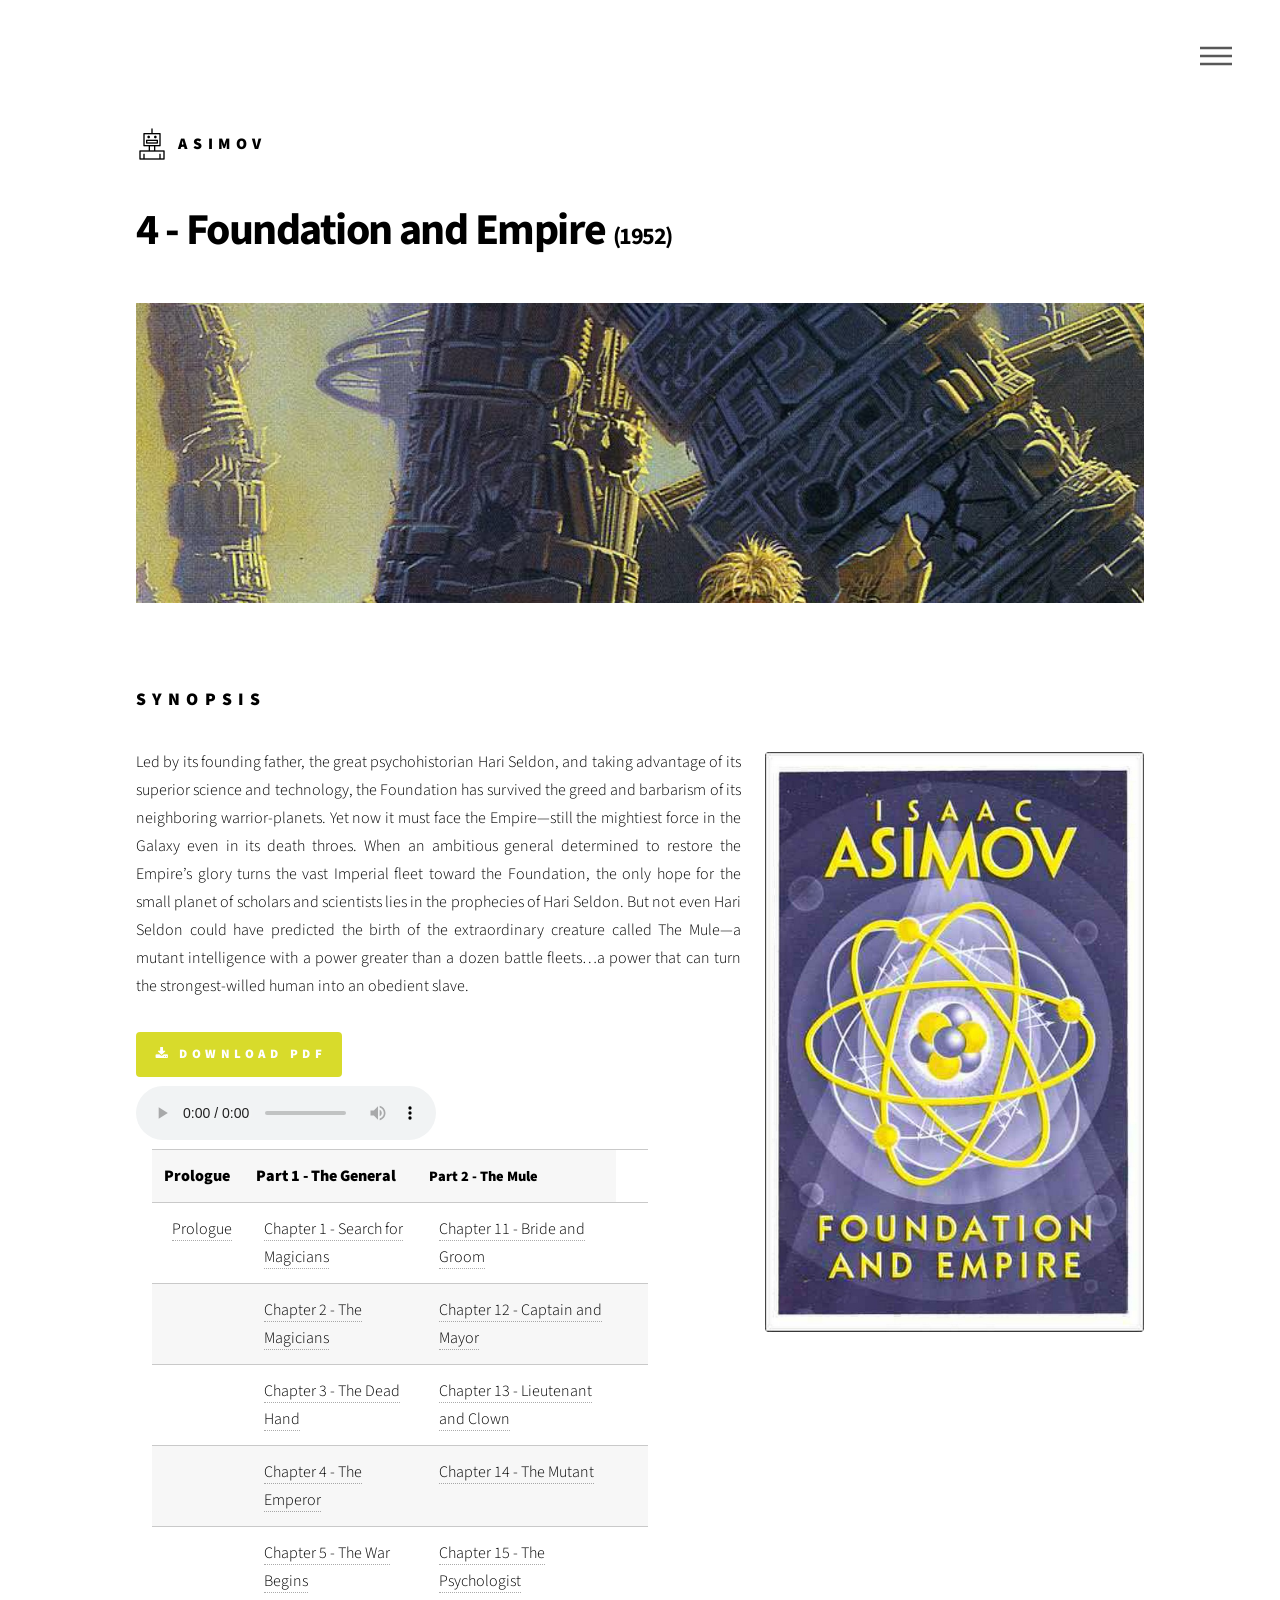
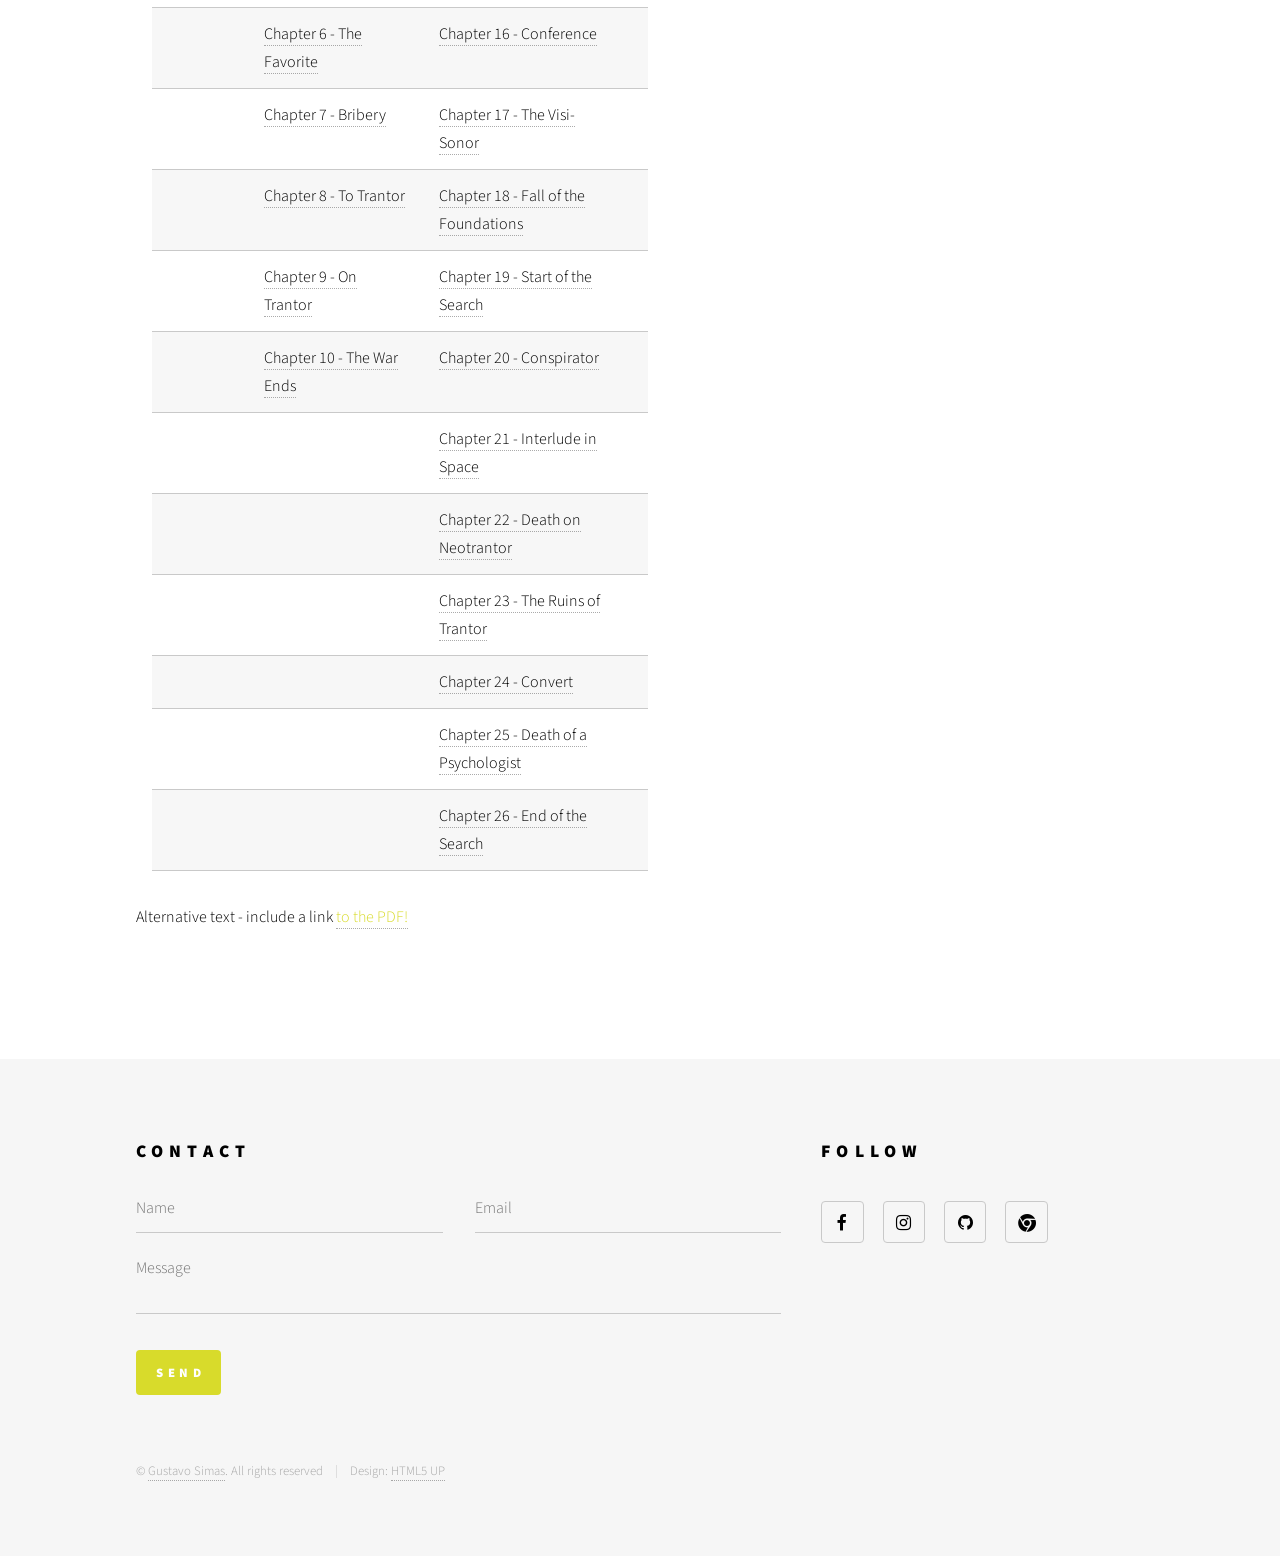
==== commit e2496d3e: "Second Foundation" ====
--- a/Books/Foundation_Empire/empire.html
+++ b/Books/Foundation_Empire/empire.html
@@ -68,7 +68,7 @@
 		<!-- Main -->
 		<div id="main">
 			<div class="inner">
-				<h1>4 -Foundation and Empire <font size="5px">(1952)</font></h1>
+				<h1>4 - Foundation and Empire <font size="5px">(1952)</font></h1>
 
 				<style>
 				.parallax { 
